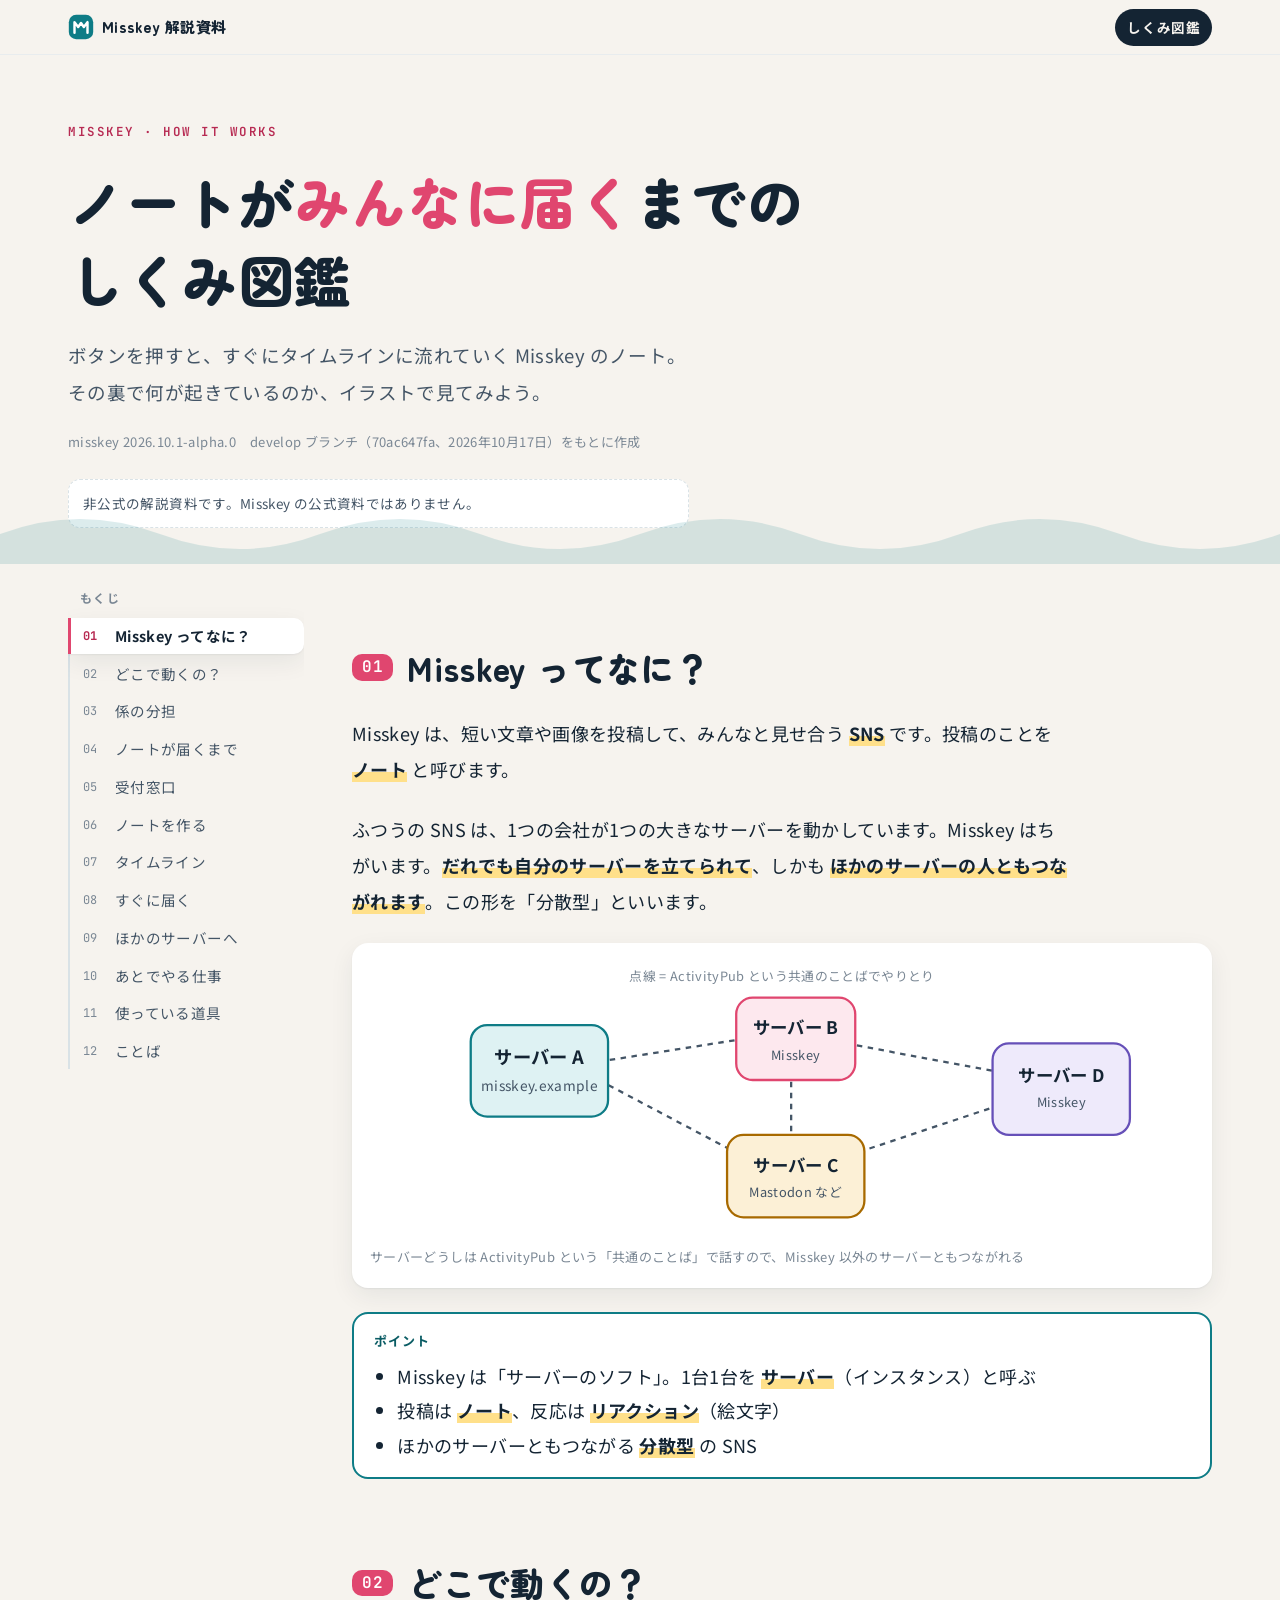
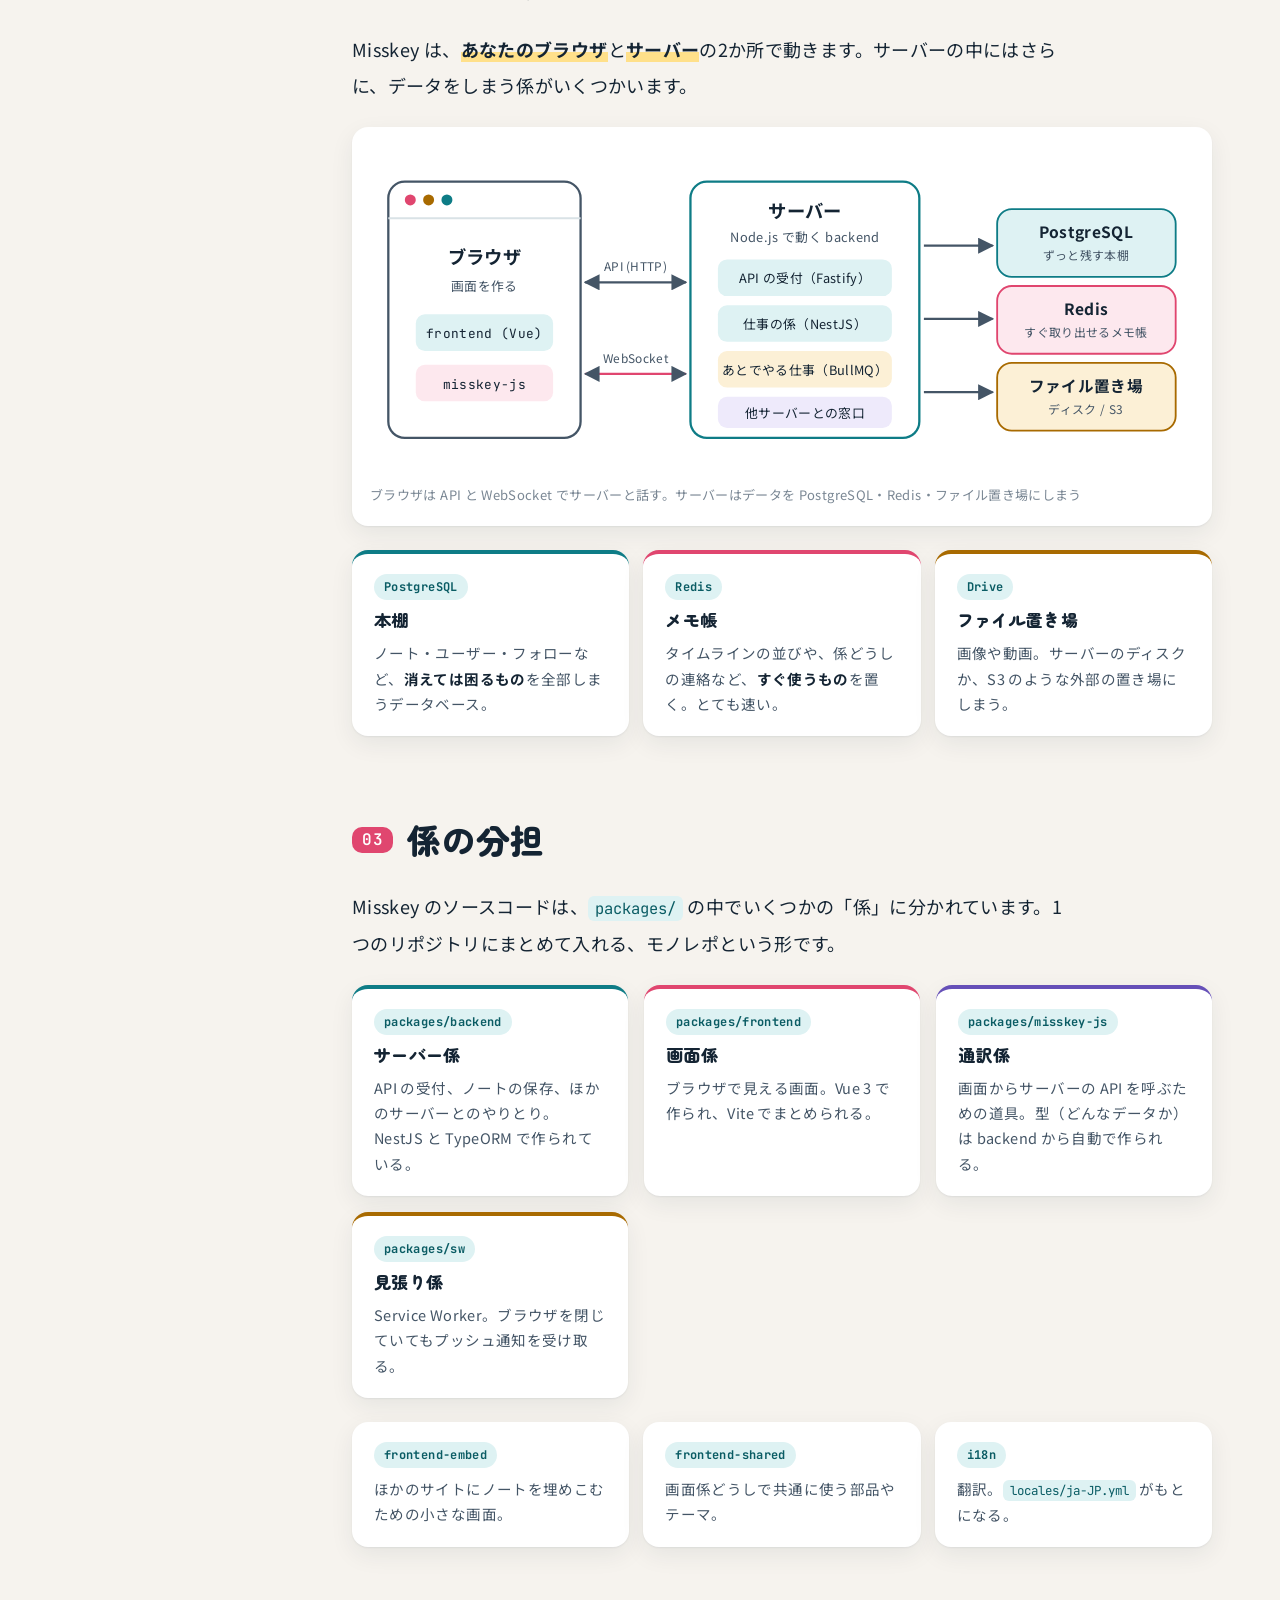
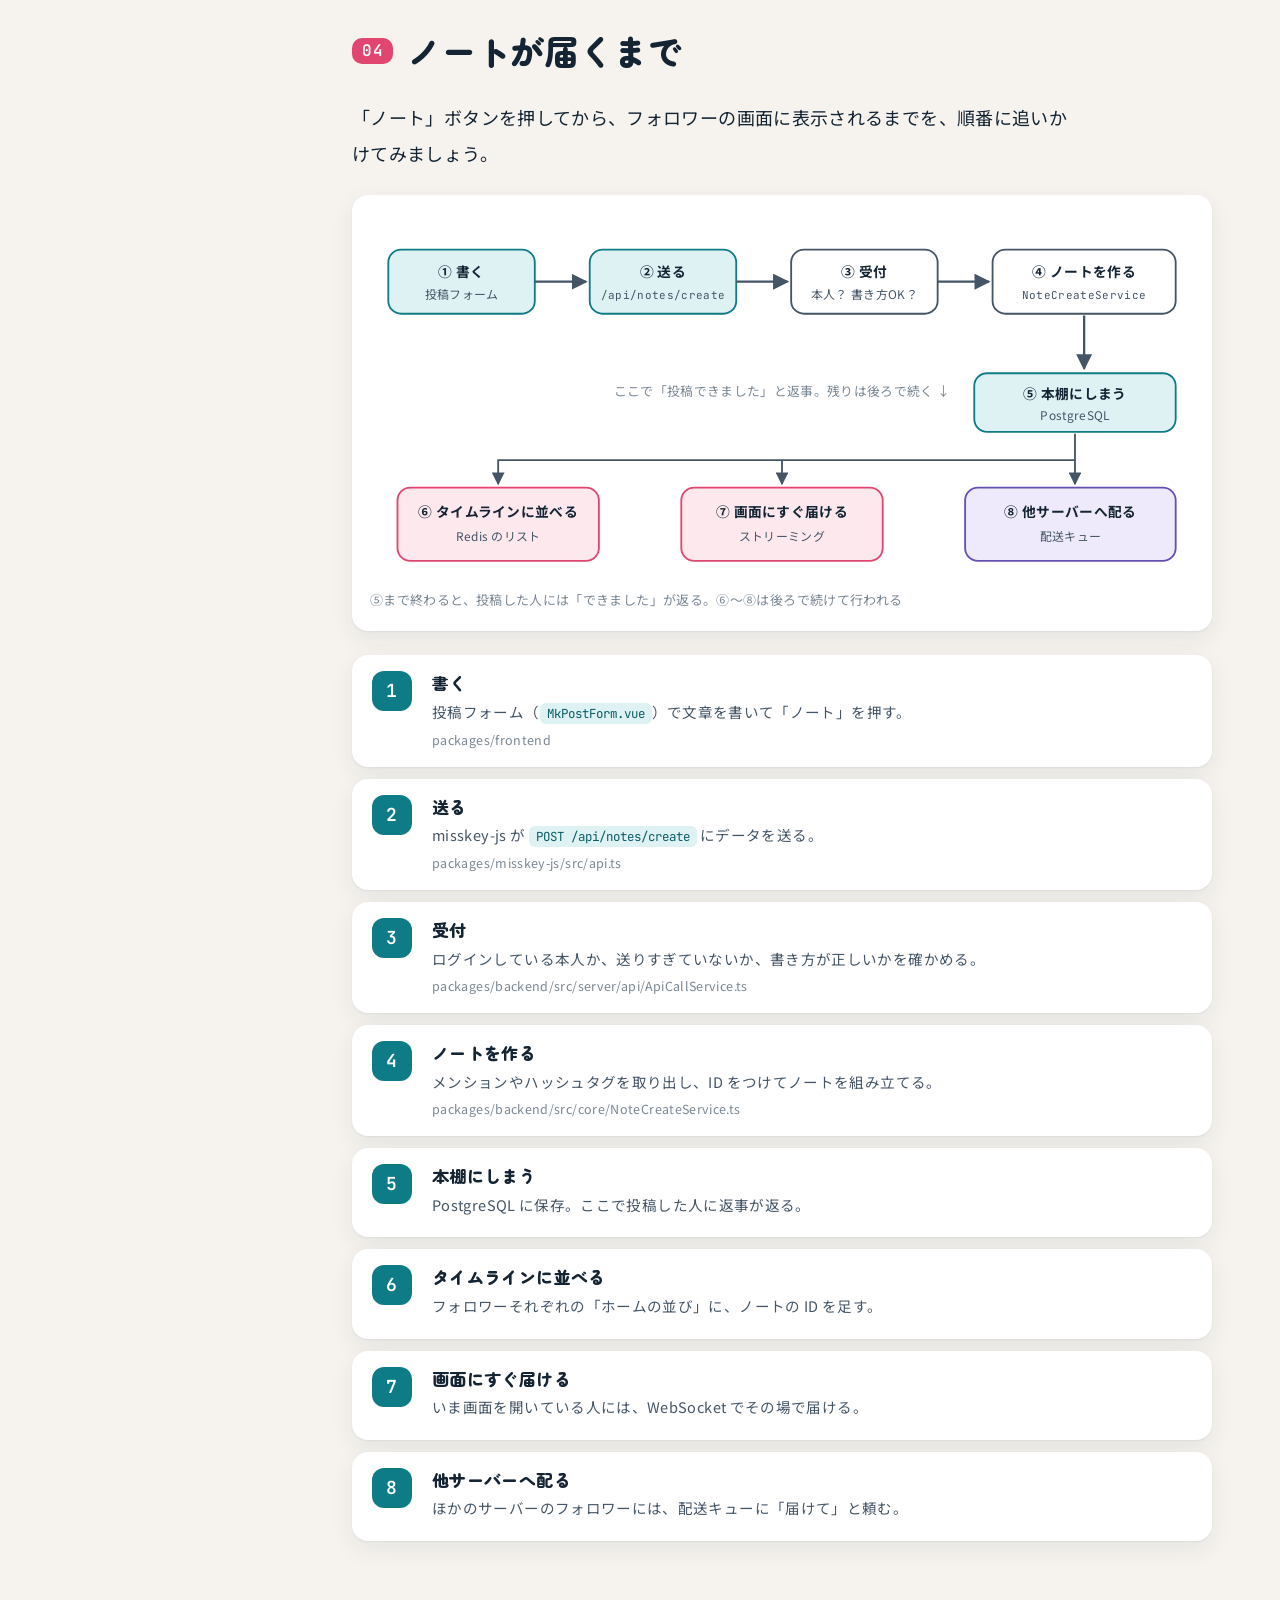
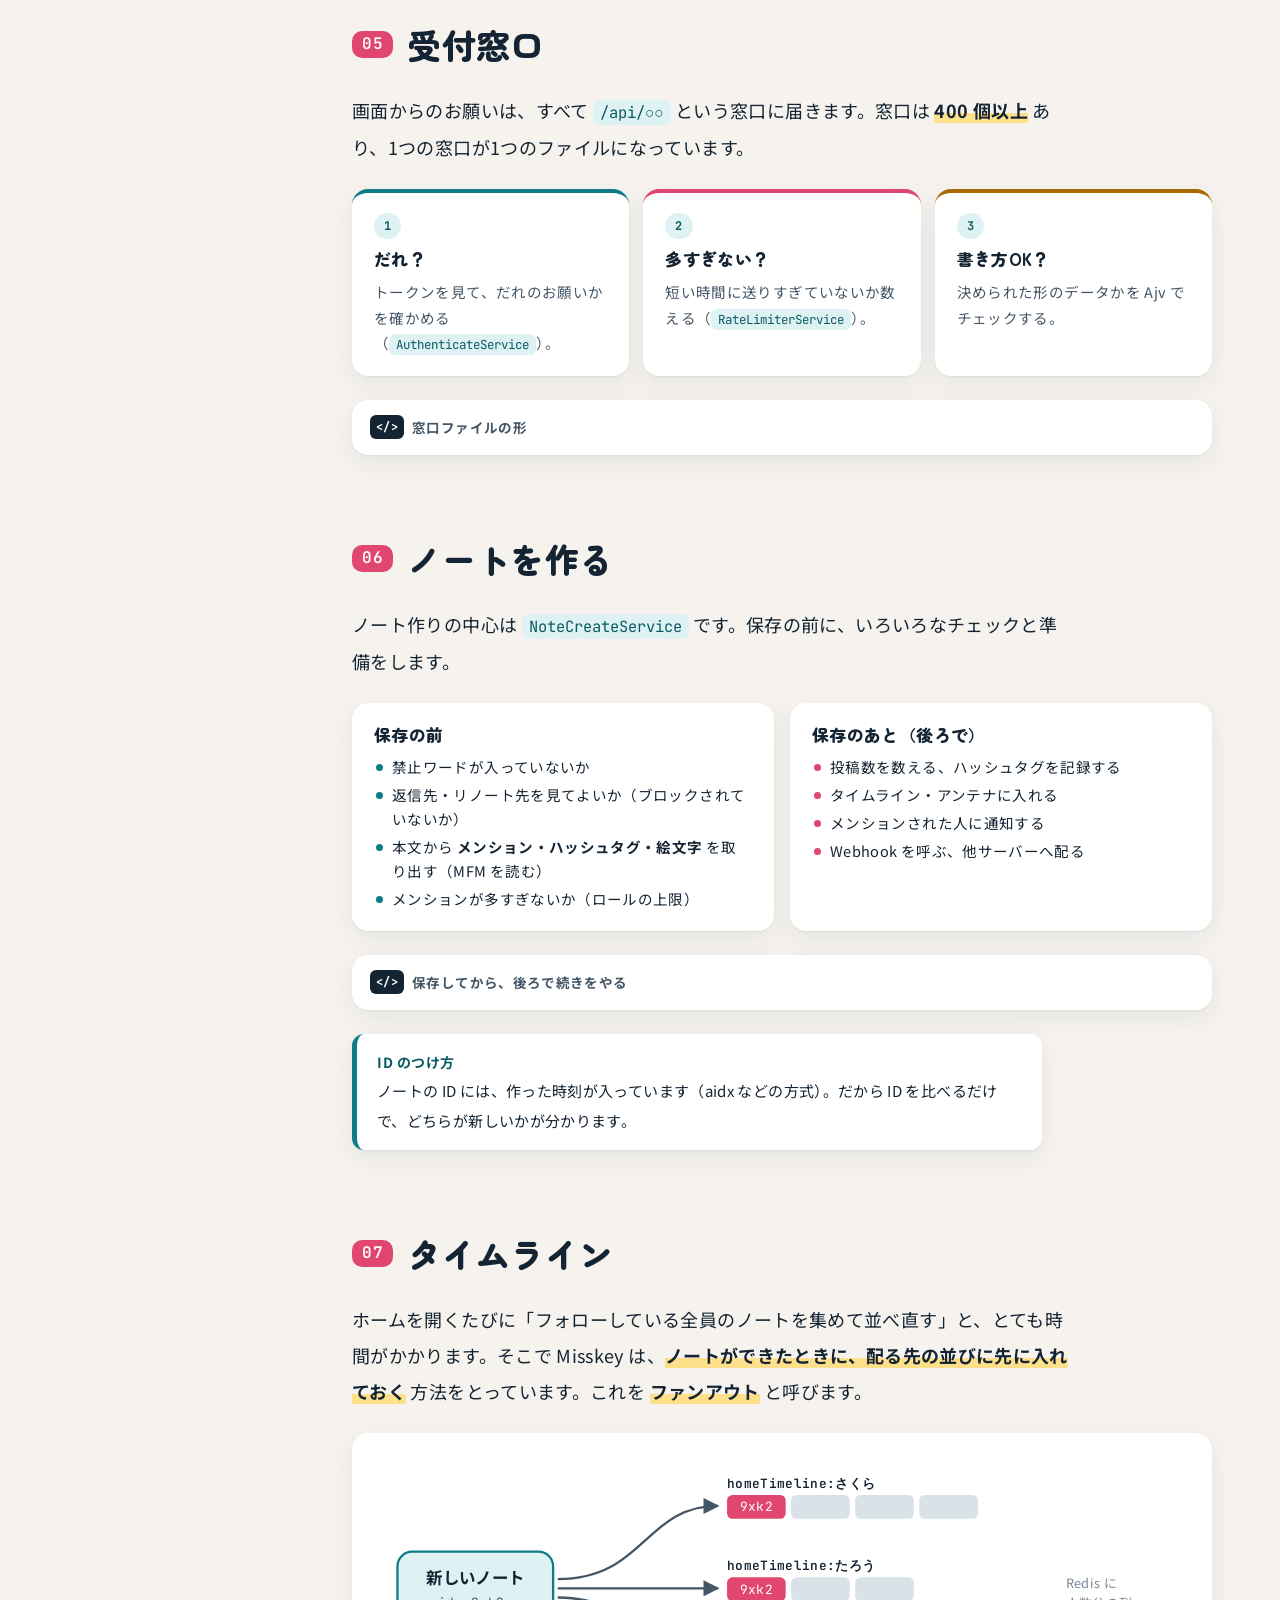
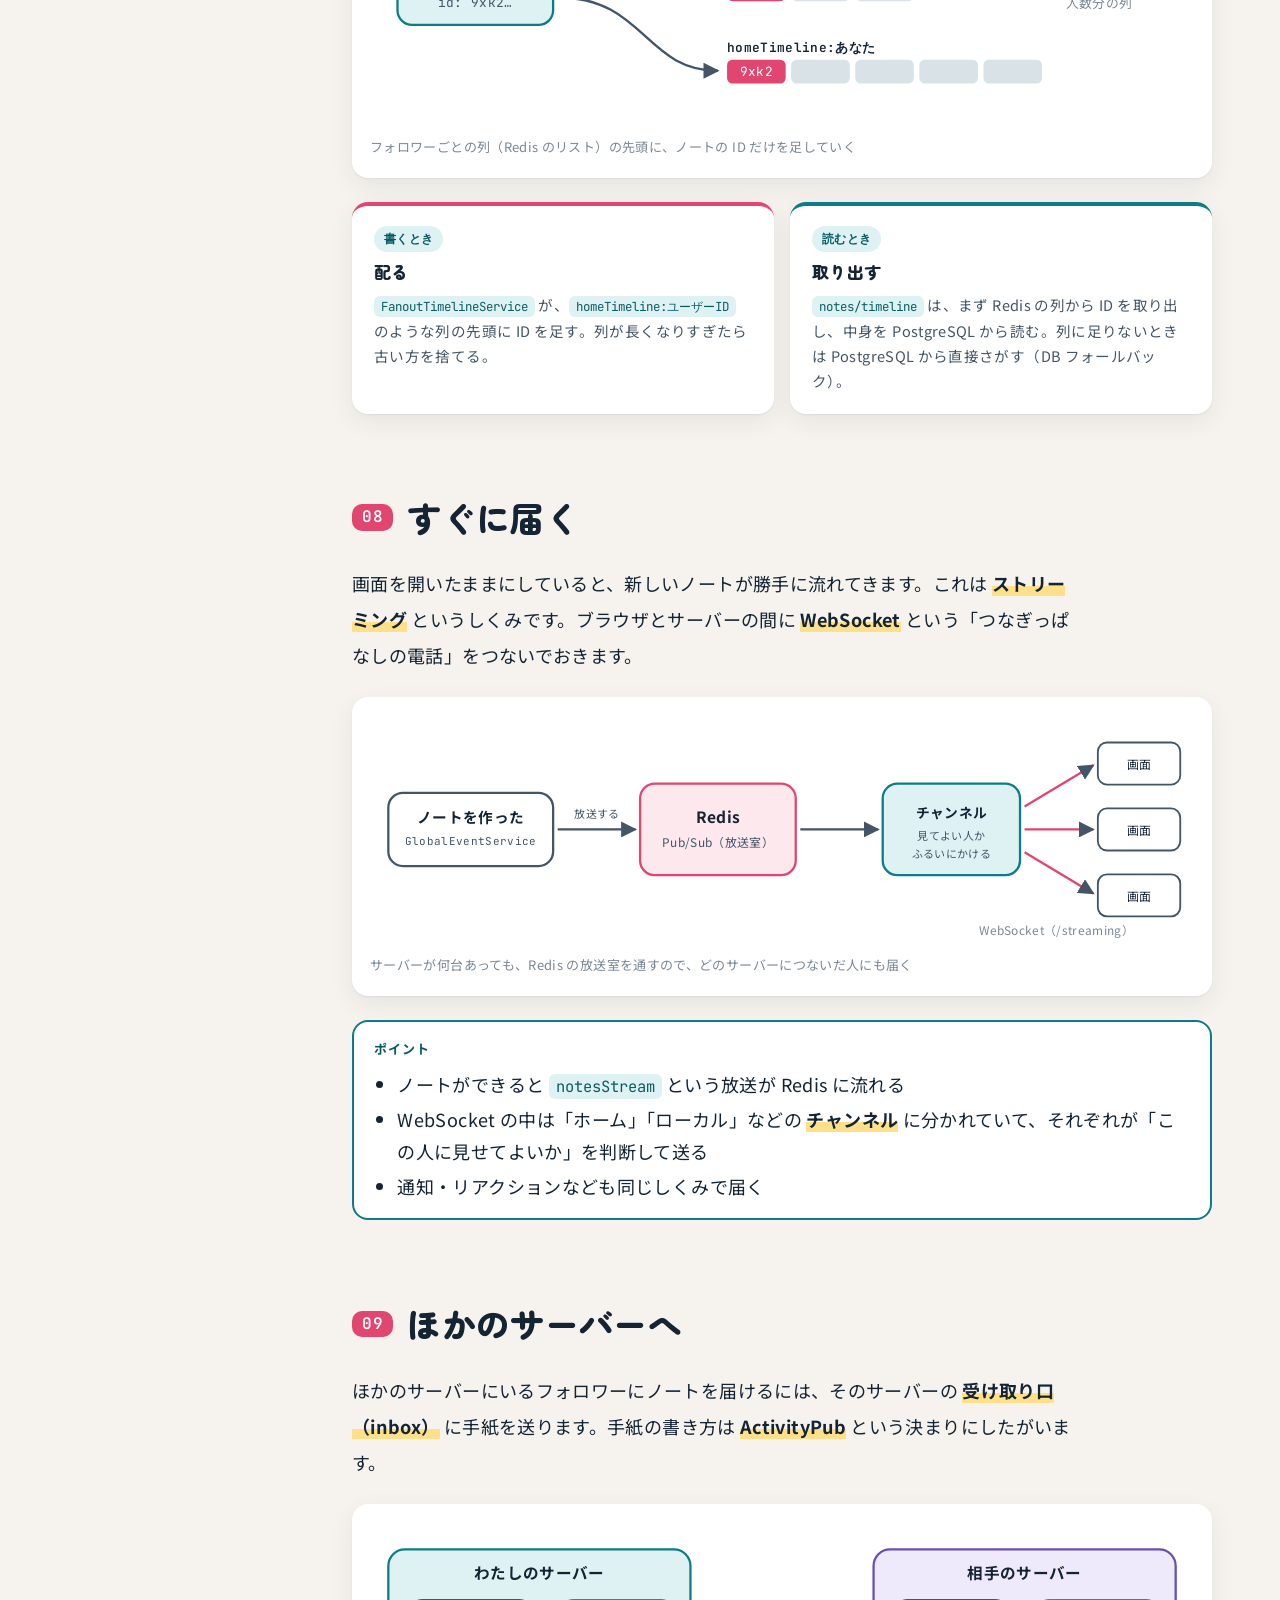
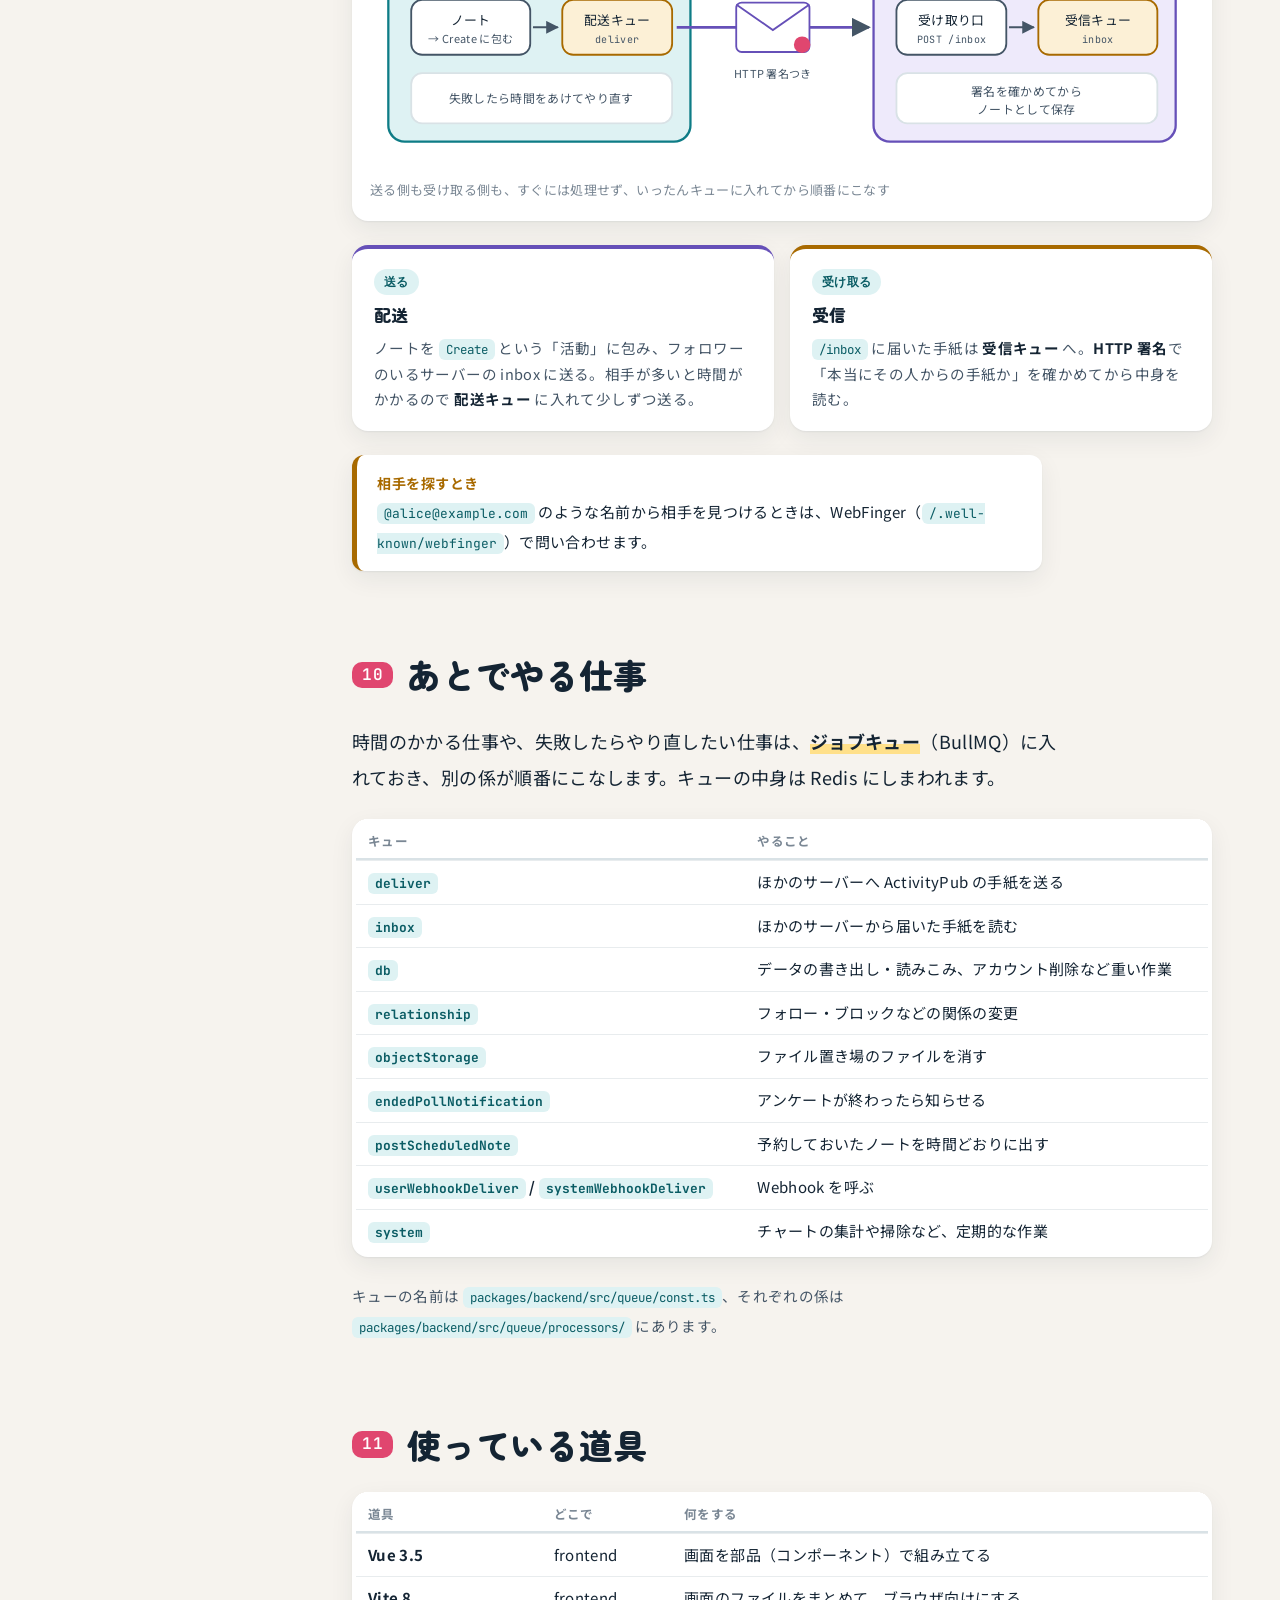
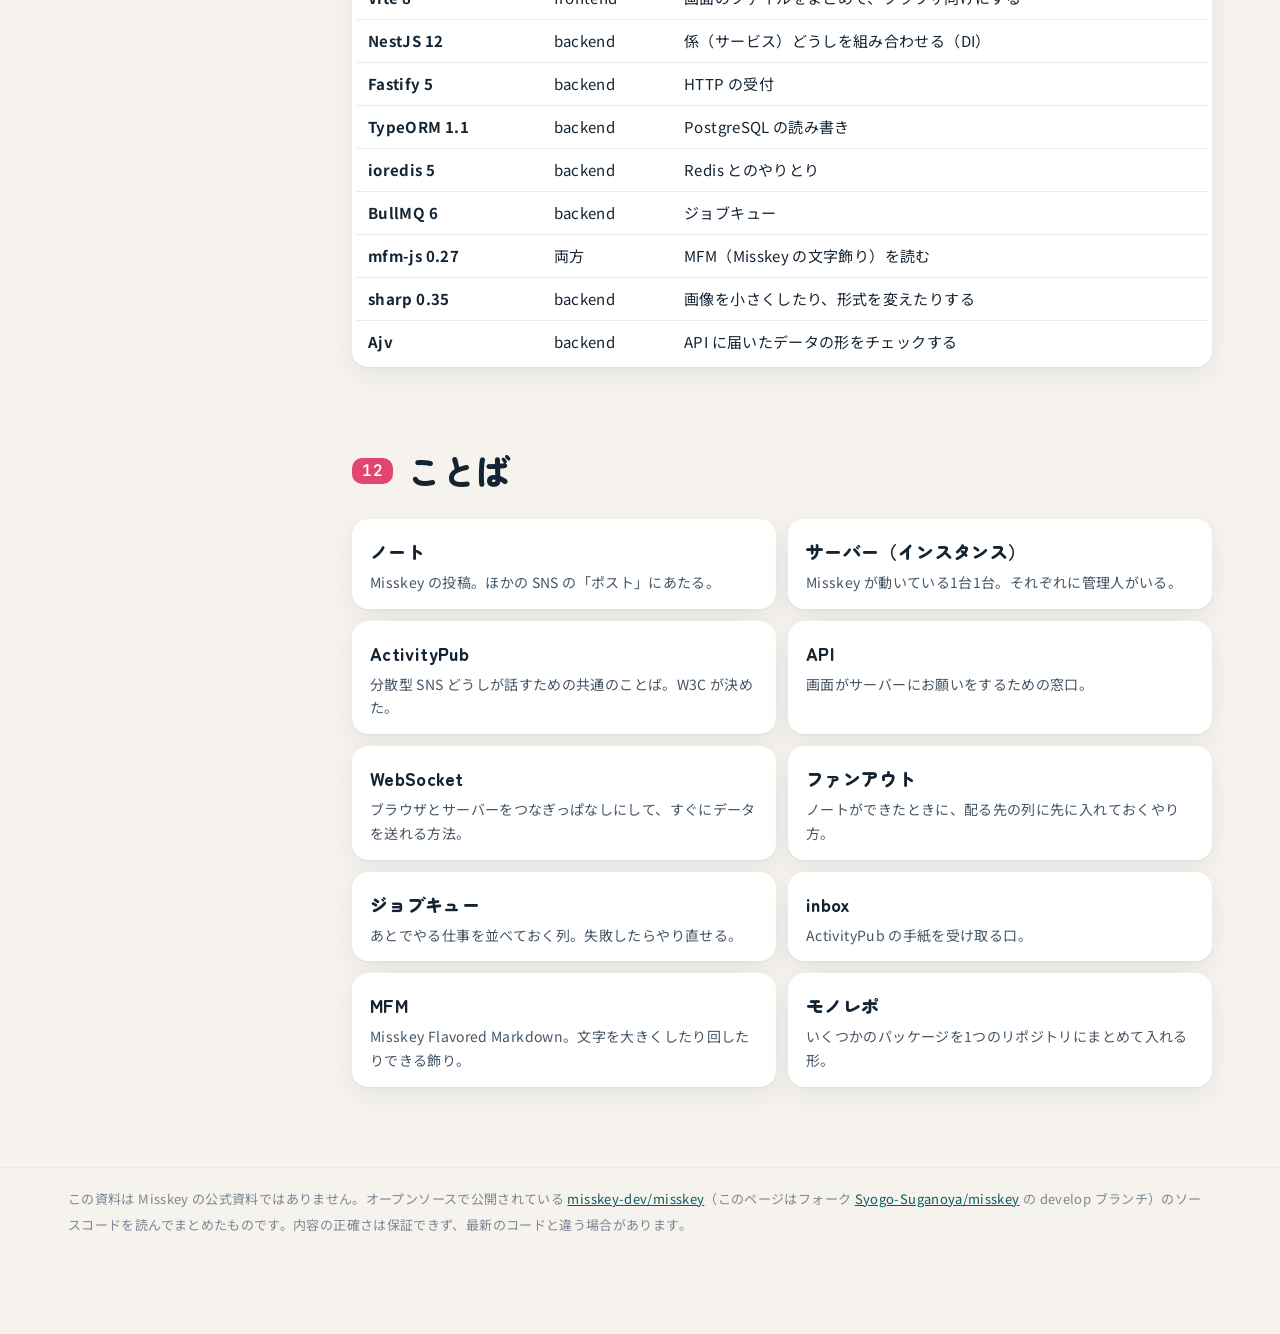
==== docs/explainer/how-it-works.html @ 92270d8f "docs(explainer): Misskey のしくみを説明する解説資料を追加 ノートが投稿されてからフォロワーに届くまでの流れ（API・NoteCreateService・ ファンアウトタイムラ" ====
<!--
SPDX-FileCopyrightText: syuilo and misskey-project
SPDX-License-Identifier: AGPL-3.0-only
-->

<!doctype html>
<html lang="ja">
<head>
<meta charset="utf-8">
<meta name="viewport" content="width=device-width, initial-scale=1">
<title>Misskey しくみ図鑑</title>
<meta name="description" content="ノートがみんなに届くまでの Misskey のしくみを、中学生向けにイラストで説明した非公式の解説資料。">
<link rel="preconnect" href="https://fonts.googleapis.com"><link rel="preconnect" href="https://fonts.gstatic.com" crossorigin><link rel="stylesheet" href="https://fonts.googleapis.com/css2?family=Noto+Sans+JP:wght@400;500;700;900&family=Zen+Maru+Gothic:wght@700;900&family=JetBrains+Mono:wght@400;600&display=swap">
<style>
:root {
  color-scheme: light;
  --bg: #f6f3ee; --bg2: #eaf2f3; --surface: #ffffff; --surface2: #fbfaf7;
  --ink: #142433; --ink-soft: #445566; --muted: #7a8794; --line: #d9e2e6; --rule: #e8ecee;
  --coral: #e0466f; --coral-dark: #b72a52; --coral-wash: #fde8ee;
  --sea: #0e7c86; --sea-dark: #0a5c64; --sea-wash: #def2f3;
  --gold: #a86a00; --gold-wash: #fcf0d6;
  --violet: #6650b8; --violet-wash: #eeeafb;
  --slate: #50606f; --slate-wash: #eef1f4;
  --shadow: 0 1px 2px rgba(20,36,51,.06), 0 8px 24px rgba(20,36,51,.07);
  --f-body: "Noto Sans JP", "Hiragino Sans", "Hiragino Kaku Gothic ProN", "Yu Gothic", sans-serif;
  --f-head: "Zen Maru Gothic", "Noto Sans JP", "Hiragino Maru Gothic ProN", sans-serif;
  --f-code: "JetBrains Mono", ui-monospace, "SFMono-Regular", Menlo, monospace;
}
* { box-sizing: border-box; }
html { background: var(--bg); }
body { margin: 0; color: var(--ink); background: var(--bg); font-family: var(--f-body); font-size: 18px; line-height: 2; letter-spacing: .02em; padding-bottom: 96px; overflow-x: hidden; -webkit-font-smoothing: antialiased; }
.wrap { max-width: 1200px; margin: 0 auto; padding-inline: 28px; }
h1, h2, h3, h4 { margin: 0; line-height: 1.4; text-wrap: balance; font-family: var(--f-head); }
p { margin: 0; }
a { color: var(--sea-dark); }
:focus-visible { outline: 3px solid var(--coral); outline-offset: 2px; }
code, .mono { font-family: var(--f-code); font-size: .86em; }
code { background: var(--sea-wash); color: var(--sea-dark); padding: 2px 7px; border-radius: 6px; overflow-wrap: anywhere; letter-spacing: 0; }
b { color: var(--ink); font-weight: 700; background: linear-gradient(transparent 62%, #ffe08a 62%); }
.card b, td b, .lstep b, ol.steps b { background: none; }

/* 上部ナビ */
.topbar { position: sticky; top: 0; z-index: 20; background: color-mix(in srgb, var(--bg) 88%, transparent); backdrop-filter: blur(8px); border-bottom: 1px solid var(--rule); }
.topbar .wrap { display: flex; align-items: center; gap: 14px; height: 54px; }
.brand { display: flex; align-items: center; gap: 8px; font-family: var(--f-head); font-weight: 900; font-size: 15px; color: var(--ink); text-decoration: none; white-space: nowrap; }
.brand svg { width: 26px; height: 26px; }
.pages { display: flex; gap: 4px; margin-left: auto; }
.pages a { text-decoration: none; font-size: 13.5px; font-weight: 700; color: var(--ink-soft); padding: 5px 12px; border-radius: 999px; white-space: nowrap; }
.pages a[aria-current="page"] { background: var(--ink); color: var(--bg); }
.pages a:not([aria-current]):hover { background: var(--surface); }

/* 表紙 */
.cover { position: relative; overflow: hidden; }
.cover .wrap { padding-block: 64px 36px; display: grid; gap: 18px; position: relative; }
.kicker { font-family: var(--f-code); font-size: 12.5px; letter-spacing: .12em; color: var(--coral-dark); font-weight: 600; }
.cover h1 { font-size: clamp(32px, 6vw, 56px); font-weight: 900; letter-spacing: .01em; }
.cover h1 em { font-style: normal; color: var(--coral); }
.cover .lead { font-size: 18.5px; color: var(--ink-soft); max-width: 38em; }
.basis { font-size: 13px; color: var(--muted); display: flex; flex-wrap: wrap; gap: 6px 14px; }
.basis span { display: inline-flex; gap: 6px; align-items: center; }
.waves { position: absolute; left: 0; right: 0; bottom: 0; height: 60px; width: 100%; color: var(--sea); opacity: .14; pointer-events: none; }
.disclaimer { margin-top: 6px; font-size: 13.5px; color: var(--ink-soft); background: var(--surface); border: 1px dashed var(--line); border-radius: 12px; padding: 10px 14px; max-width: 46em; }

/* 本文とサイドの目次 */
.layout { display: grid; grid-template-columns: 236px minmax(0, 1fr); gap: 48px; align-items: start; }
.side { position: sticky; top: 74px; max-height: calc(100vh - 90px); overflow-y: auto; padding: 22px 0 24px; }
.side .sh { font-size: 12px; font-weight: 700; letter-spacing: .12em; color: var(--muted); margin: 0 0 8px 12px; }
.side ol { list-style: none; margin: 0; padding: 0; display: grid; gap: 2px; border-left: 2px solid var(--line); }
.side a { display: grid; grid-template-columns: 28px 1fr; gap: 4px; text-decoration: none; color: var(--ink-soft); font-size: 14.5px; line-height: 1.5; padding: 7px 10px 7px 12px; margin-left: -2px; border-left: 3px solid transparent; border-radius: 0 10px 10px 0; }
.side a .no { font-family: var(--f-code); font-size: 12px; color: var(--muted); padding-top: 2px; }
.side a:hover { background: var(--surface); color: var(--ink); }
.side a.active { border-left-color: var(--coral); background: var(--surface); color: var(--ink); font-weight: 700; box-shadow: var(--shadow); }
.side a.active .no { color: var(--coral-dark); }
.side .other { margin: 18px 0 0 12px; font-size: 13.5px; }
.side .other a { display: inline; padding: 0; border: 0; color: var(--sea-dark); text-decoration: underline; }
main.content { max-width: 860px; min-width: 0; }
@media (max-width: 1000px) { .layout { grid-template-columns: 1fr; gap: 0; } .side { display: none; } }
@media (min-width: 1001px) { .cover nav.toc { display: none; } }

/* 目次（狭い画面用） */
nav.toc { margin-top: 8px; }
nav.toc ol { list-style: none; margin: 0; padding: 0; display: flex; flex-wrap: wrap; gap: 8px; }
nav.toc a { display: inline-flex; align-items: center; gap: 8px; text-decoration: none; color: var(--ink); font-size: 14px; font-weight: 700; background: var(--surface); border: 1px solid var(--line); border-radius: 999px; padding: 3px 14px 3px 4px; }
nav.toc a:hover { border-color: var(--coral); }
nav.toc .no { font-family: var(--f-code); font-size: 12px; color: #fff; background: var(--sea); border-radius: 999px; padding: 0 8px; }

/* 章 */
section.chap { padding-top: 80px; display: grid; gap: 24px; scroll-margin-top: 64px; }
section.chap > * { min-width: 0; }
.chap > h2 { display: flex; flex-wrap: wrap; align-items: center; gap: 14px; font-size: clamp(26px, 4vw, 34px); font-weight: 900; }
.chap > h2 .no { font-family: var(--f-code); font-size: 16px; font-weight: 600; color: #fff; background: var(--coral); border-radius: 10px; padding: 2px 10px; letter-spacing: .04em; }
.chap h3 { font-size: 20px; font-weight: 900; }
.chap > p, .prose { max-width: 40em; }
.point { background: var(--surface); border-radius: 16px; border: 2px solid var(--sea); padding: 14px 20px 16px; display: grid; gap: 6px; }
.point > span { font-size: 13px; font-weight: 700; color: var(--sea-dark); letter-spacing: .08em; }
.point ul { margin: 0; padding-left: 1.3em; display: grid; gap: 2px; }
.point li { line-height: 1.8; }
.code-ex { display: grid; gap: 8px; }
.code-ex > .lbl { font-size: 13.5px; font-weight: 700; color: var(--ink-soft); display: flex; align-items: center; gap: 8px; }
.code-ex > .lbl::before { content: "</>"; font-family: var(--f-code); font-size: 12px; color: #fff; background: var(--ink); border-radius: 6px; padding: 0 6px; }
.code-ex > p { font-size: 14.5px; color: var(--ink-soft); line-height: 1.85; }
.sub { display: grid; gap: 14px; margin-top: 10px; }
.sub > h3 { display: flex; align-items: center; gap: 10px; }
.sub > h3::before { content: ""; width: 10px; height: 10px; border-radius: 3px; background: var(--coral); flex: none; transform: rotate(45deg); }

/* カード類 */
.card, .note, .figure-box, ol.steps > li, .tw, dl.words > div { background: var(--surface); border-radius: 16px; box-shadow: var(--shadow); }
.note { padding: 14px 20px; font-size: 15px; border-left: 5px solid var(--gold); border-radius: 12px; max-width: 46em; }
.note > strong { display: block; color: var(--gold); font-size: 14px; letter-spacing: .04em; }
.note.sea { border-left-color: var(--sea); } .note.sea > strong { color: var(--sea-dark); }
.grid2 { display: grid; grid-template-columns: repeat(auto-fit, minmax(260px, 1fr)); gap: 16px; }
.grid3 { display: grid; grid-template-columns: repeat(auto-fit, minmax(220px, 1fr)); gap: 14px; }
.card { padding: 20px 22px; display: grid; gap: 8px; align-content: start; }
.card .tag { justify-self: start; font-size: 12px; font-weight: 700; color: var(--sea-dark); background: var(--sea-wash); border-radius: 999px; padding: 1px 10px; font-family: var(--f-code); }
.card h3, .card h4 { font-size: 17px; }
.card p { font-size: 14.5px; color: var(--ink-soft); line-height: 1.75; }
.card ul { margin: 0; padding: 0; list-style: none; display: grid; gap: 4px; font-size: 14.5px; }
.card li { padding-left: 18px; position: relative; line-height: 1.65; }
.card li::before { content: ""; position: absolute; left: 2px; top: 9px; width: 7px; height: 7px; border-radius: 50%; background: var(--coral); }
.card.sea li::before { background: var(--sea); }
.card.accent { border-top: 4px solid var(--coral); }
.card.accent-sea { border-top: 4px solid var(--sea); }
.card.accent-gold { border-top: 4px solid var(--gold); }
.card.accent-violet { border-top: 4px solid var(--violet); }

/* 図 */
figure { margin: 0; }
.figure-box { padding: 18px; overflow-x: auto; }
.figure-box svg { display: block; width: 100%; height: auto; min-width: 640px; }
.figure-box.narrow svg { min-width: 0; }
svg text { font-family: var(--f-body); fill: var(--ink); }
svg .m { font-family: var(--f-code); }
svg .soft { fill: var(--ink-soft); }
svg .mutedt { fill: var(--muted); }
figcaption { font-size: 13px; color: var(--muted); margin-top: 8px; }

/* 手順 */
ol.steps { list-style: none; margin: 0; padding: 0; display: grid; gap: 12px; counter-reset: st; }
ol.steps > li { counter-increment: st; display: grid; grid-template-columns: 46px 1fr; gap: 4px 14px; padding: 16px 20px; align-items: start; }
ol.steps > li::before { content: counter(st); grid-row: span 3; font-family: var(--f-code); font-weight: 600; font-size: 18px; color: #fff; background: var(--sea); width: 40px; height: 40px; border-radius: 12px; display: grid; place-items: center; }
ol.steps h3 { font-size: 17px; }
ol.steps p { font-size: 14.5px; color: var(--ink-soft); line-height: 1.75; }
ol.steps .where { font-size: 12.5px; color: var(--muted); }

/* 表 */
.tw { overflow: auto; padding: 0 4px 4px; max-height: 78vh; }
.tw thead th { position: sticky; top: 0; z-index: 2; background: var(--surface); box-shadow: inset 0 -2px 0 var(--line); padding-top: 12px; }
table { border-collapse: separate; border-spacing: 0; width: 100%; font-size: 15px; }
th, td { text-align: left; vertical-align: top; padding: 9px 12px; border-bottom: 1px solid var(--rule); line-height: 1.6; }
th { font-size: 12.5px; color: var(--muted); font-weight: 700; white-space: nowrap; }
tr:last-child td { border-bottom: 0; }
td.k { white-space: nowrap; font-weight: 700; }

/* 用語集 */
dl.words { display: grid; grid-template-columns: repeat(auto-fit, minmax(280px, 1fr)); gap: 12px; margin: 0; }
dl.words > div { padding: 14px 18px; }
dl.words dt { font-weight: 900; font-family: var(--f-head); }
dl.words dd { margin: 2px 0 0; font-size: 14px; color: var(--ink-soft); line-height: 1.7; }

/* チップ */
.chips { display: flex; flex-wrap: wrap; gap: 6px; }
.chip { display: inline-flex; align-items: center; gap: 6px; font-size: 13px; background: var(--surface); border: 1px solid var(--line); border-radius: 999px; padding: 2px 11px; white-space: nowrap; }
.chip.hit { border-color: var(--coral); background: var(--coral-wash); color: var(--coral-dark); font-weight: 700; }
.chip.dim { opacity: .55; }
.badge { display: inline-block; font-family: var(--f-code); font-size: 11px; font-weight: 600; border-radius: 6px; padding: 0 7px; line-height: 1.7; white-space: nowrap; }
.b-jison { background: var(--gold-wash); color: var(--gold); }
.b-langium { background: var(--violet-wash); color: var(--violet); }
.b-chev { background: var(--coral-wash); color: var(--coral-dark); }
.b-unified { background: var(--sea-wash); color: var(--sea-dark); }
.b-d3 { background: var(--slate-wash); color: var(--slate); }
.b-beta { background: var(--slate-wash); color: var(--muted); }

/* コード例 */
pre.src { margin: 0; font-family: var(--f-code); font-size: 14px; line-height: 1.75; letter-spacing: 0; background: #10202b; color: #e6eef3; padding: 14px 16px; border-radius: 12px; overflow-x: auto; }
pre.src .c { color: #7d909d; } pre.src .k { color: #ff9bb4; } pre.src .s { color: #8fe3c0; } pre.src .n { color: #ffd38a; }

/* 足元 */
footer { margin-top: 80px; border-top: 1px solid var(--rule); padding-top: 18px; font-size: 13px; color: var(--muted); }
footer .wrap { display: grid; gap: 6px; }

/* パスのコピー */
button.path { all: unset; cursor: pointer; font-family: var(--f-code); font-size: 13.5px; color: var(--ink); border-bottom: 1px dotted var(--muted); overflow-wrap: anywhere; line-height: 1.55; }
button.path:hover { color: var(--coral-dark); border-bottom-color: var(--coral); }
button.path:focus-visible { outline: 2px solid var(--coral); outline-offset: 2px; border-radius: 3px; }
.toast { position: fixed; left: 50%; bottom: 24px; transform: translateX(-50%) translateY(20px); background: var(--ink); color: var(--bg); font-size: 13px; padding: 8px 16px; border-radius: 999px; opacity: 0; transition: .2s; pointer-events: none; z-index: 50; max-width: calc(100vw - 32px); overflow-wrap: anywhere; }
.toast.show { opacity: 1; transform: translateX(-50%) translateY(0); }

@media (max-width: 640px) {
  body { font-size: 16px; line-height: 1.95; }
  .wrap { padding-inline: 16px; }
  .brand span { display: none; }
  .cover .wrap { padding-block: 40px 28px; }
  ol.steps > li { grid-template-columns: 36px 1fr; padding: 14px 14px; }
  ol.steps > li::before { width: 32px; height: 32px; font-size: 15px; }
  section.chap { padding-top: 56px; }
}
@media print { .topbar, .side { display: none; } body { background: #fff; } }

ol.steps > li { grid-template-columns: 46px minmax(0, 1fr); }
ol.steps .where { overflow-wrap: anywhere; }
@media (max-width: 640px) { ol.steps > li { grid-template-columns: 36px minmax(0, 1fr); } }
details.code-ex { background: var(--surface); border-radius: 16px; box-shadow: var(--shadow); padding: 14px 18px; }
details.code-ex > summary { cursor: pointer; list-style: none; }
details.code-ex > summary::-webkit-details-marker { display: none; }
details.code-ex[open] > summary { margin-bottom: 4px; }
</style>
</head>
<body>
<header class="topbar"><div class="wrap">
<a class="brand" href="how-it-works.html"><svg viewBox="0 0 32 32" aria-hidden="true"><rect x="1" y="1" width="30" height="30" rx="9" fill="var(--sea)"/><path d="M8 23V10l4.5 6 3.5-5 3.5 5L24 10v13" fill="none" stroke="#fff" stroke-width="3" stroke-linecap="round" stroke-linejoin="round"/></svg><span>Misskey 解説資料</span></a>
<nav class="pages" aria-label="ページ"><a href="how-it-works.html" aria-current="page">しくみ図鑑</a></nav>
</div></header>

<header class="cover"><div class="wrap">
<p class="kicker">MISSKEY · HOW IT WORKS</p>
<h1>ノートが<em>みんなに届く</em>までの<br>しくみ図鑑</h1>
<p class="lead">ボタンを押すと、すぐにタイムラインに流れていく Misskey のノート。<br>その裏で何が起きているのか、イラストで見てみよう。</p>
<p class="basis"><span>misskey 2026.10.1-alpha.0</span><span>develop ブランチ（70ac647fa、2026年10月17日）をもとに作成</span></p>
<p class="disclaimer">非公式の解説資料です。Misskey の公式資料ではありません。</p>
<nav class="toc" aria-label="目次"><ol><li><a href="#what"><span class="no">01</span>Misskey ってなに？</a></li><li><a href="#map"><span class="no">02</span>どこで動くの？</a></li><li><a href="#roles"><span class="no">03</span>係の分担</a></li><li><a href="#flow"><span class="no">04</span>ノートが届くまで</a></li><li><a href="#api"><span class="no">05</span>受付窓口</a></li><li><a href="#create"><span class="no">06</span>ノートを作る</a></li><li><a href="#tl"><span class="no">07</span>タイムライン</a></li><li><a href="#stream"><span class="no">08</span>すぐに届く</a></li><li><a href="#fed"><span class="no">09</span>ほかのサーバーへ</a></li><li><a href="#queue"><span class="no">10</span>あとでやる仕事</a></li><li><a href="#tools"><span class="no">11</span>使っている道具</a></li><li><a href="#words"><span class="no">12</span>ことば</a></li></ol></nav>
</div><svg class="waves" viewBox="0 0 1200 60" preserveAspectRatio="none" aria-hidden="true"><path d="M0 30 Q 75 0 150 30 T 300 30 T 450 30 T 600 30 T 750 30 T 900 30 T 1050 30 T 1200 30 V60 H0Z" fill="currentColor"/></svg></header>

<div class="wrap layout"><aside class="side" aria-label="目次"><p class="sh">もくじ</p><ol><li><a href="#what"><span class="no">01</span><span>Misskey ってなに？</span></a></li><li><a href="#map"><span class="no">02</span><span>どこで動くの？</span></a></li><li><a href="#roles"><span class="no">03</span><span>係の分担</span></a></li><li><a href="#flow"><span class="no">04</span><span>ノートが届くまで</span></a></li><li><a href="#api"><span class="no">05</span><span>受付窓口</span></a></li><li><a href="#create"><span class="no">06</span><span>ノートを作る</span></a></li><li><a href="#tl"><span class="no">07</span><span>タイムライン</span></a></li><li><a href="#stream"><span class="no">08</span><span>すぐに届く</span></a></li><li><a href="#fed"><span class="no">09</span><span>ほかのサーバーへ</span></a></li><li><a href="#queue"><span class="no">10</span><span>あとでやる仕事</span></a></li><li><a href="#tools"><span class="no">11</span><span>使っている道具</span></a></li><li><a href="#words"><span class="no">12</span><span>ことば</span></a></li></ol></aside>
<main class="content">

<section class="chap" id="what"><h2><span class="no">01</span>Misskey ってなに？</h2>
<p>Misskey は、短い文章や画像を投稿して、みんなと見せ合う <b>SNS</b> です。投稿のことを <b>ノート</b> と呼びます。</p>
<p>ふつうの SNS は、1つの会社が1つの大きなサーバーを動かしています。Misskey はちがいます。<b>だれでも自分のサーバーを立てられて</b>、しかも <b>ほかのサーバーの人ともつながれます</b>。この形を「分散型」といいます。</p>
<figure class="figure-box"><svg viewBox="0 0 900 300" role="img" aria-label="たくさんのサーバーが線でつながっている図">
<defs><marker id="ah1" viewBox="0 0 10 10" refX="9" refY="5" markerWidth="7" markerHeight="7" orient="auto-start-reverse"><path d="M0 0L10 5L0 10z" fill="var(--ink-soft)"/></marker></defs>
<g stroke="var(--ink-soft)" stroke-width="2.5" stroke-dasharray="6 6" fill="none">
<path d="M250 110 L 440 80"/><path d="M250 130 L 420 220"/><path d="M520 90 L 680 120"/><path d="M500 220 L 680 160"/><path d="M460 120 L 460 190"/>
</g>
<g>
<rect x="110" y="70" width="150" height="100" rx="18" fill="var(--sea-wash)" stroke="var(--sea)" stroke-width="2.5"/>
<text x="185" y="112" text-anchor="middle" font-weight="700" font-size="20">サーバー A</text><text x="185" y="142" text-anchor="middle" class="soft" font-size="15">misskey.example</text>
<rect x="400" y="40" width="130" height="90" rx="18" fill="var(--coral-wash)" stroke="var(--coral)" stroke-width="2.5"/>
<text x="465" y="80" text-anchor="middle" font-weight="700" font-size="19">サーバー B</text><text x="465" y="108" text-anchor="middle" class="soft" font-size="14">Misskey</text>
<rect x="390" y="190" width="150" height="90" rx="18" fill="var(--gold-wash)" stroke="var(--gold)" stroke-width="2.5"/>
<text x="465" y="230" text-anchor="middle" font-weight="700" font-size="19">サーバー C</text><text x="465" y="258" text-anchor="middle" class="soft" font-size="14">Mastodon など</text>
<rect x="680" y="90" width="150" height="100" rx="18" fill="var(--violet-wash)" stroke="var(--violet)" stroke-width="2.5"/>
<text x="755" y="132" text-anchor="middle" font-weight="700" font-size="19">サーバー D</text><text x="755" y="160" text-anchor="middle" class="soft" font-size="14">Misskey</text>
</g>
<text x="450" y="22" text-anchor="middle" class="mutedt" font-size="14">点線 = ActivityPub という共通のことばでやりとり</text>
</svg><figcaption>サーバーどうしは ActivityPub という「共通のことば」で話すので、Misskey 以外のサーバーともつながれる</figcaption></figure>
<div class="point"><span>ポイント</span><ul><li>Misskey は「サーバーのソフト」。1台1台を <b>サーバー</b>（インスタンス）と呼ぶ</li><li>投稿は <b>ノート</b>、反応は <b>リアクション</b>（絵文字）</li><li>ほかのサーバーともつながる <b>分散型</b> の SNS</li></ul></div>
</section>

<section class="chap" id="map"><h2><span class="no">02</span>どこで動くの？</h2>
<p>Misskey は、<b>あなたのブラウザ</b>と<b>サーバー</b>の2か所で動きます。サーバーの中にはさらに、データをしまう係がいくつかいます。</p>
<figure class="figure-box"><svg viewBox="0 0 900 360" role="img" aria-label="ブラウザ、サーバー、データベースなどの位置関係">
<defs><marker id="ah2" viewBox="0 0 10 10" refX="9" refY="5" markerWidth="7" markerHeight="7" orient="auto-start-reverse"><path d="M0 0L10 5L0 10z" fill="var(--ink-soft)"/></marker></defs>
<rect x="20" y="40" width="210" height="280" rx="18" fill="var(--surface)" stroke="var(--ink-soft)" stroke-width="2.5"/>
<path d="M20 80 H 230" stroke="var(--line)" stroke-width="2"/><circle cx="44" cy="60" r="6" fill="var(--coral)"/><circle cx="64" cy="60" r="6" fill="var(--gold)"/><circle cx="84" cy="60" r="6" fill="var(--sea)"/>
<text x="125" y="130" text-anchor="middle" font-weight="700" font-size="20">ブラウザ</text>
<text x="125" y="160" text-anchor="middle" class="soft" font-size="14">画面を作る</text>
<rect x="50" y="185" width="150" height="40" rx="10" fill="var(--sea-wash)"/><text x="125" y="211" text-anchor="middle" class="m" font-size="14">frontend (Vue)</text>
<rect x="50" y="240" width="150" height="40" rx="10" fill="var(--coral-wash)"/><text x="125" y="266" text-anchor="middle" class="m" font-size="14">misskey-js</text>
<path d="M235 150 H 345" stroke="var(--ink-soft)" stroke-width="2.5" marker-end="url(#ah2)" marker-start="url(#ah2)"/>
<text x="290" y="138" text-anchor="middle" font-size="13" class="soft">API (HTTP)</text>
<path d="M235 250 H 345" stroke="var(--coral)" stroke-width="2.5" marker-end="url(#ah2)" marker-start="url(#ah2)"/>
<text x="290" y="238" text-anchor="middle" font-size="13" class="soft">WebSocket</text>
<rect x="350" y="40" width="250" height="280" rx="18" fill="var(--surface)" stroke="var(--sea)" stroke-width="2.5"/>
<text x="475" y="80" text-anchor="middle" font-weight="700" font-size="20">サーバー</text>
<text x="475" y="106" text-anchor="middle" class="soft" font-size="14">Node.js で動く backend</text>
<rect x="380" y="125" width="190" height="40" rx="10" fill="var(--sea-wash)"/><text x="475" y="151" text-anchor="middle" font-size="14">API の受付（Fastify）</text>
<rect x="380" y="175" width="190" height="40" rx="10" fill="var(--sea-wash)"/><text x="475" y="201" text-anchor="middle" font-size="14">仕事の係（NestJS）</text>
<rect x="380" y="225" width="190" height="40" rx="10" fill="var(--gold-wash)"/><text x="475" y="251" text-anchor="middle" font-size="14">あとでやる仕事（BullMQ）</text>
<rect x="380" y="275" width="190" height="34" rx="10" fill="var(--violet-wash)"/><text x="475" y="298" text-anchor="middle" font-size="14">他サーバーとの窓口</text>
<path d="M605 110 H 680" stroke="var(--ink-soft)" stroke-width="2.5" marker-end="url(#ah2)"/>
<path d="M605 190 H 680" stroke="var(--ink-soft)" stroke-width="2.5" marker-end="url(#ah2)"/>
<path d="M605 270 H 680" stroke="var(--ink-soft)" stroke-width="2.5" marker-end="url(#ah2)"/>
<rect x="685" y="70" width="195" height="74" rx="16" fill="var(--sea-wash)" stroke="var(--sea)" stroke-width="2"/>
<text x="782" y="102" text-anchor="middle" font-weight="700" font-size="17">PostgreSQL</text><text x="782" y="126" text-anchor="middle" class="soft" font-size="13">ずっと残す本棚</text>
<rect x="685" y="154" width="195" height="74" rx="16" fill="var(--coral-wash)" stroke="var(--coral)" stroke-width="2"/>
<text x="782" y="186" text-anchor="middle" font-weight="700" font-size="17">Redis</text><text x="782" y="210" text-anchor="middle" class="soft" font-size="13">すぐ取り出せるメモ帳</text>
<rect x="685" y="238" width="195" height="74" rx="16" fill="var(--gold-wash)" stroke="var(--gold)" stroke-width="2"/>
<text x="782" y="270" text-anchor="middle" font-weight="700" font-size="17">ファイル置き場</text><text x="782" y="294" text-anchor="middle" class="soft" font-size="13">ディスク / S3</text>
</svg><figcaption>ブラウザは API と WebSocket でサーバーと話す。サーバーはデータを PostgreSQL・Redis・ファイル置き場にしまう</figcaption></figure>
<div class="grid3">
<div class="card accent-sea"><span class="tag">PostgreSQL</span><h3>本棚</h3><p>ノート・ユーザー・フォローなど、<b>消えては困るもの</b>を全部しまうデータベース。</p></div>
<div class="card accent"><span class="tag">Redis</span><h3>メモ帳</h3><p>タイムラインの並びや、係どうしの連絡など、<b>すぐ使うもの</b>を置く。とても速い。</p></div>
<div class="card accent-gold"><span class="tag">Drive</span><h3>ファイル置き場</h3><p>画像や動画。サーバーのディスクか、S3 のような外部の置き場にしまう。</p></div>
</div>
</section>

<section class="chap" id="roles"><h2><span class="no">03</span>係の分担</h2>
<p>Misskey のソースコードは、<code>packages/</code> の中でいくつかの「係」に分かれています。1つのリポジトリにまとめて入れる、モノレポという形です。</p>
<div class="grid2">
<div class="card accent-sea"><span class="tag">packages/backend</span><h3>サーバー係</h3><p>API の受付、ノートの保存、ほかのサーバーとのやりとり。NestJS と TypeORM で作られている。</p></div>
<div class="card accent"><span class="tag">packages/frontend</span><h3>画面係</h3><p>ブラウザで見える画面。Vue 3 で作られ、Vite でまとめられる。</p></div>
<div class="card accent-violet"><span class="tag">packages/misskey-js</span><h3>通訳係</h3><p>画面からサーバーの API を呼ぶための道具。型（どんなデータか）は backend から自動で作られる。</p></div>
<div class="card accent-gold"><span class="tag">packages/sw</span><h3>見張り係</h3><p>Service Worker。ブラウザを閉じていてもプッシュ通知を受け取る。</p></div>
</div>
<div class="grid3">
<div class="card"><span class="tag">frontend-embed</span><p>ほかのサイトにノートを埋めこむための小さな画面。</p></div>
<div class="card"><span class="tag">frontend-shared</span><p>画面係どうしで共通に使う部品やテーマ。</p></div>
<div class="card"><span class="tag">i18n</span><p>翻訳。<code>locales/ja-JP.yml</code> がもとになる。</p></div>
</div>
</section>

<section class="chap" id="flow"><h2><span class="no">04</span>ノートが届くまで</h2>
<p>「ノート」ボタンを押してから、フォロワーの画面に表示されるまでを、順番に追いかけてみましょう。</p>
<figure class="figure-box"><svg viewBox="0 0 900 400" role="img" aria-label="ノートが届くまでの流れ">
<defs><marker id="ah3" viewBox="0 0 10 10" refX="9" refY="5" markerWidth="7" markerHeight="7" orient="auto-start-reverse"><path d="M0 0L10 5L0 10z" fill="var(--ink-soft)"/></marker></defs>
<g font-size="15">
<rect x="20" y="40" width="160" height="70" rx="14" fill="var(--sea-wash)" stroke="var(--sea)" stroke-width="2"/><text x="100" y="70" text-anchor="middle" font-weight="700">① 書く</text><text x="100" y="94" text-anchor="middle" class="soft" font-size="13">投稿フォーム</text>
<rect x="240" y="40" width="160" height="70" rx="14" fill="var(--sea-wash)" stroke="var(--sea)" stroke-width="2"/><text x="320" y="70" text-anchor="middle" font-weight="700">② 送る</text><text x="320" y="94" text-anchor="middle" class="soft m" font-size="12">/api/notes/create</text>
<rect x="460" y="40" width="160" height="70" rx="14" fill="var(--surface)" stroke="var(--ink-soft)" stroke-width="2"/><text x="540" y="70" text-anchor="middle" font-weight="700">③ 受付</text><text x="540" y="94" text-anchor="middle" class="soft" font-size="13">本人？ 書き方OK？</text>
<rect x="680" y="40" width="200" height="70" rx="14" fill="var(--surface)" stroke="var(--ink-soft)" stroke-width="2"/><text x="780" y="70" text-anchor="middle" font-weight="700">④ ノートを作る</text><text x="780" y="94" text-anchor="middle" class="soft m" font-size="12">NoteCreateService</text>
<path d="M180 75 H 236" stroke="var(--ink-soft)" stroke-width="2.5" marker-end="url(#ah3)"/>
<path d="M400 75 H 456" stroke="var(--ink-soft)" stroke-width="2.5" marker-end="url(#ah3)"/>
<path d="M620 75 H 676" stroke="var(--ink-soft)" stroke-width="2.5" marker-end="url(#ah3)"/>
<path d="M780 112 V 170" stroke="var(--ink-soft)" stroke-width="2.5" marker-end="url(#ah3)"/>
<rect x="660" y="175" width="220" height="64" rx="14" fill="var(--sea-wash)" stroke="var(--sea)" stroke-width="2"/><text x="770" y="203" text-anchor="middle" font-weight="700">⑤ 本棚にしまう</text><text x="770" y="226" text-anchor="middle" class="soft" font-size="13">PostgreSQL</text>
<text x="450" y="200" text-anchor="middle" class="mutedt" font-size="14">ここで「投稿できました」と返事。残りは後ろで続く ↓</text>
<path d="M770 241 V 270 H 140 V 296" stroke="var(--ink-soft)" stroke-width="2" fill="none" marker-end="url(#ah3)"/>
<path d="M450 270 V 296" stroke="var(--ink-soft)" stroke-width="2" marker-end="url(#ah3)"/>
<path d="M770 270 V 296" stroke="var(--ink-soft)" stroke-width="2" marker-end="url(#ah3)"/>
<rect x="30" y="300" width="220" height="80" rx="14" fill="var(--coral-wash)" stroke="var(--coral)" stroke-width="2"/><text x="140" y="332" text-anchor="middle" font-weight="700">⑥ タイムラインに並べる</text><text x="140" y="358" text-anchor="middle" class="soft" font-size="13">Redis のリスト</text>
<rect x="340" y="300" width="220" height="80" rx="14" fill="var(--coral-wash)" stroke="var(--coral)" stroke-width="2"/><text x="450" y="332" text-anchor="middle" font-weight="700">⑦ 画面にすぐ届ける</text><text x="450" y="358" text-anchor="middle" class="soft" font-size="13">ストリーミング</text>
<rect x="650" y="300" width="230" height="80" rx="14" fill="var(--violet-wash)" stroke="var(--violet)" stroke-width="2"/><text x="765" y="332" text-anchor="middle" font-weight="700">⑧ 他サーバーへ配る</text><text x="765" y="358" text-anchor="middle" class="soft" font-size="13">配送キュー</text>
</g></svg><figcaption>⑤まで終わると、投稿した人には「できました」が返る。⑥〜⑧は後ろで続けて行われる</figcaption></figure>
<ol class="steps">
<li><h3>書く</h3><p>投稿フォーム（<code>MkPostForm.vue</code>）で文章を書いて「ノート」を押す。</p><p class="where">packages/frontend</p></li>
<li><h3>送る</h3><p>misskey-js が <code>POST /api/notes/create</code> にデータを送る。</p><p class="where">packages/misskey-js/src/api.ts</p></li>
<li><h3>受付</h3><p>ログインしている本人か、送りすぎていないか、書き方が正しいかを確かめる。</p><p class="where">packages/backend/src/server/api/ApiCallService.ts</p></li>
<li><h3>ノートを作る</h3><p>メンションやハッシュタグを取り出し、ID をつけてノートを組み立てる。</p><p class="where">packages/backend/src/core/NoteCreateService.ts</p></li>
<li><h3>本棚にしまう</h3><p>PostgreSQL に保存。ここで投稿した人に返事が返る。</p></li>
<li><h3>タイムラインに並べる</h3><p>フォロワーそれぞれの「ホームの並び」に、ノートの ID を足す。</p></li>
<li><h3>画面にすぐ届ける</h3><p>いま画面を開いている人には、WebSocket でその場で届ける。</p></li>
<li><h3>他サーバーへ配る</h3><p>ほかのサーバーのフォロワーには、配送キューに「届けて」と頼む。</p></li>
</ol>
</section>

<section class="chap" id="api"><h2><span class="no">05</span>受付窓口</h2>
<p>画面からのお願いは、すべて <code>/api/○○</code> という窓口に届きます。窓口は <b>400 個以上</b> あり、1つの窓口が1つのファイルになっています。</p>
<div class="grid3">
<div class="card accent-sea"><span class="tag">1</span><h3>だれ？</h3><p>トークンを見て、だれのお願いかを確かめる（<code>AuthenticateService</code>）。</p></div>
<div class="card accent"><span class="tag">2</span><h3>多すぎない？</h3><p>短い時間に送りすぎていないか数える（<code>RateLimiterService</code>）。</p></div>
<div class="card accent-gold"><span class="tag">3</span><h3>書き方OK？</h3><p>決められた形のデータかを Ajv でチェックする。</p></div>
</div>
<details class="code-ex"><summary class="lbl">窓口ファイルの形</summary><pre class="src"><span class="k">export const</span> meta = {
  requireCredential: <span class="k">true</span>,       <span class="c">// ログインが必要</span>
  limit: { duration: <span class="n">3600000</span>, max: <span class="n">300</span> }, <span class="c">// 1時間に300回まで</span>
};

<span class="k">export const</span> paramDef = {       <span class="c">// 受け取るデータの形</span>
  type: <span class="s">'object'</span>,
  properties: { text: { type: <span class="s">'string'</span>, nullable: <span class="k">true</span> } },
};

<span class="c">// 中身の処理は「係」に頼むだけ</span>
<span class="k">super</span>(meta, paramDef, <span class="k">async</span> (ps, me) =&gt; {
  <span class="k">return await this</span>.noteCreateService.create(me, ps);
});</pre><p><code>endpoints/notes/create.ts</code> を短くしたものです。<code>meta</code> に決まりごと、<code>paramDef</code> にデータの形を書き、処理は係（サービス）に任せます。<code>paramDef</code> からは misskey-js の型も自動で作られます。</p></details>
</section>

<section class="chap" id="create"><h2><span class="no">06</span>ノートを作る</h2>
<p>ノート作りの中心は <code>NoteCreateService</code> です。保存の前に、いろいろなチェックと準備をします。</p>
<div class="grid2">
<div class="card sea"><h3>保存の前</h3><ul><li>禁止ワードが入っていないか</li><li>返信先・リノート先を見てよいか（ブロックされていないか）</li><li>本文から <b>メンション・ハッシュタグ・絵文字</b> を取り出す（MFM を読む）</li><li>メンションが多すぎないか（ロールの上限）</li></ul></div>
<div class="card"><h3>保存のあと（後ろで）</h3><ul><li>投稿数を数える、ハッシュタグを記録する</li><li>タイムライン・アンテナに入れる</li><li>メンションされた人に通知する</li><li>Webhook を呼ぶ、他サーバーへ配る</li></ul></div>
</div>
<details class="code-ex"><summary class="lbl">保存してから、後ろで続きをやる</summary><pre class="src"><span class="k">const</span> note = <span class="k">await this</span>.insertNote(user, data, tags, emojis, mentionedUsers);

<span class="c">// 返事を先に返して、続きはあとで</span>
setImmediate(<span class="s">'post created'</span>).then(
  () =&gt; <span class="k">this</span>.postNoteCreated(note, user, data, ...),
);

<span class="k">return</span> note;</pre><p><code>insertNote</code> で保存したら、すぐ <code>return</code> します。タイムラインや配送などの重い仕事は <code>postNoteCreated</code> にまとめて後回しにするので、投稿した人を待たせません。</p></details>
<div class="note sea"><strong>ID のつけ方</strong>ノートの ID には、作った時刻が入っています（aidx などの方式）。だから ID を比べるだけで、どちらが新しいかが分かります。</div>
</section>

<section class="chap" id="tl"><h2><span class="no">07</span>タイムライン</h2>
<p>ホームを開くたびに「フォローしている全員のノートを集めて並べ直す」と、とても時間がかかります。そこで Misskey は、<b>ノートができたときに、配る先の並びに先に入れておく</b> 方法をとっています。これを <b>ファンアウト</b> と呼びます。</p>
<figure class="figure-box"><svg viewBox="0 0 900 300" role="img" aria-label="ノートIDがフォロワーごとのリストに入る図">
<defs><marker id="ah4" viewBox="0 0 10 10" refX="9" refY="5" markerWidth="7" markerHeight="7" orient="auto-start-reverse"><path d="M0 0L10 5L0 10z" fill="var(--ink-soft)"/></marker></defs>
<rect x="30" y="110" width="170" height="80" rx="16" fill="var(--sea-wash)" stroke="var(--sea)" stroke-width="2.5"/>
<text x="115" y="145" text-anchor="middle" font-weight="700" font-size="18">新しいノート</text><text x="115" y="170" text-anchor="middle" class="m soft" font-size="14">id: 9xk2…</text>
<path d="M205 140 C 300 140 300 60 380 60" stroke="var(--ink-soft)" stroke-width="2.5" fill="none" marker-end="url(#ah4)"/>
<path d="M205 150 H 380" stroke="var(--ink-soft)" stroke-width="2.5" marker-end="url(#ah4)"/>
<path d="M205 160 C 300 160 300 240 380 240" stroke="var(--ink-soft)" stroke-width="2.5" fill="none" marker-end="url(#ah4)"/>
<g font-size="14">
<text x="390" y="40" class="m" font-weight="600">homeTimeline:さくら</text>
<rect x="390" y="48" width="64" height="26" rx="6" fill="var(--coral)"/><text x="422" y="66" text-anchor="middle" fill="#fff" class="m" style="fill:#fff">9xk2</text>
<rect x="460" y="48" width="64" height="26" rx="6" fill="var(--line)"/><rect x="530" y="48" width="64" height="26" rx="6" fill="var(--line)"/><rect x="600" y="48" width="64" height="26" rx="6" fill="var(--line)"/>
<text x="390" y="130" class="m" font-weight="600">homeTimeline:たろう</text>
<rect x="390" y="138" width="64" height="26" rx="6" fill="var(--coral)"/><text x="422" y="156" text-anchor="middle" class="m" style="fill:#fff">9xk2</text>
<rect x="460" y="138" width="64" height="26" rx="6" fill="var(--line)"/><rect x="530" y="138" width="64" height="26" rx="6" fill="var(--line)"/>
<text x="390" y="220" class="m" font-weight="600">homeTimeline:あなた</text>
<rect x="390" y="228" width="64" height="26" rx="6" fill="var(--coral)"/><text x="422" y="246" text-anchor="middle" class="m" style="fill:#fff">9xk2</text>
<rect x="460" y="228" width="64" height="26" rx="6" fill="var(--line)"/><rect x="530" y="228" width="64" height="26" rx="6" fill="var(--line)"/><rect x="600" y="228" width="64" height="26" rx="6" fill="var(--line)"/><rect x="670" y="228" width="64" height="26" rx="6" fill="var(--line)"/>
</g>
<text x="760" y="150" class="mutedt" font-size="14">Redis に</text><text x="760" y="172" class="mutedt" font-size="14">人数分の列</text>
</svg><figcaption>フォロワーごとの列（Redis のリスト）の先頭に、ノートの ID だけを足していく</figcaption></figure>
<div class="grid2">
<div class="card accent"><span class="tag">書くとき</span><h3>配る</h3><p><code>FanoutTimelineService</code> が、<code>homeTimeline:ユーザーID</code> のような列の先頭に ID を足す。列が長くなりすぎたら古い方を捨てる。</p></div>
<div class="card accent-sea"><span class="tag">読むとき</span><h3>取り出す</h3><p><code>notes/timeline</code> は、まず Redis の列から ID を取り出し、中身を PostgreSQL から読む。列に足りないときは PostgreSQL から直接さがす（DB フォールバック）。</p></div>
</div>
</section>

<section class="chap" id="stream"><h2><span class="no">08</span>すぐに届く</h2>
<p>画面を開いたままにしていると、新しいノートが勝手に流れてきます。これは <b>ストリーミング</b> というしくみです。ブラウザとサーバーの間に <b>WebSocket</b> という「つなぎっぱなしの電話」をつないでおきます。</p>
<figure class="figure-box"><svg viewBox="0 0 900 250" role="img" aria-label="Redis の放送を経て WebSocket で画面に届く図">
<defs><marker id="ah5" viewBox="0 0 10 10" refX="9" refY="5" markerWidth="7" markerHeight="7" orient="auto-start-reverse"><path d="M0 0L10 5L0 10z" fill="var(--ink-soft)"/></marker></defs>
<rect x="20" y="85" width="180" height="80" rx="16" fill="var(--surface)" stroke="var(--ink-soft)" stroke-width="2.5"/>
<text x="110" y="118" text-anchor="middle" font-weight="700" font-size="16">ノートを作った</text><text x="110" y="142" text-anchor="middle" class="m soft" font-size="12">GlobalEventService</text>
<path d="M205 125 H 290" stroke="var(--ink-soft)" stroke-width="2.5" marker-end="url(#ah5)"/>
<text x="248" y="112" text-anchor="middle" class="soft" font-size="12">放送する</text>
<rect x="295" y="75" width="170" height="100" rx="16" fill="var(--coral-wash)" stroke="var(--coral)" stroke-width="2.5"/>
<text x="380" y="118" text-anchor="middle" font-weight="700" font-size="17">Redis</text><text x="380" y="144" text-anchor="middle" class="soft" font-size="13">Pub/Sub（放送室）</text>
<path d="M470 125 H 555" stroke="var(--ink-soft)" stroke-width="2.5" marker-end="url(#ah5)"/>
<rect x="560" y="75" width="150" height="100" rx="16" fill="var(--sea-wash)" stroke="var(--sea)" stroke-width="2.5"/>
<text x="635" y="112" text-anchor="middle" font-weight="700" font-size="15">チャンネル</text><text x="635" y="136" text-anchor="middle" class="soft" font-size="12">見てよい人か</text><text x="635" y="156" text-anchor="middle" class="soft" font-size="12">ふるいにかける</text>
<path d="M715 100 L 790 55" stroke="var(--coral)" stroke-width="2.5" marker-end="url(#ah5)"/>
<path d="M715 125 H 790" stroke="var(--coral)" stroke-width="2.5" marker-end="url(#ah5)"/>
<path d="M715 150 L 790 195" stroke="var(--coral)" stroke-width="2.5" marker-end="url(#ah5)"/>
<rect x="795" y="30" width="90" height="46" rx="10" fill="var(--surface)" stroke="var(--ink-soft)" stroke-width="2"/><text x="840" y="59" text-anchor="middle" font-size="13">画面</text>
<rect x="795" y="102" width="90" height="46" rx="10" fill="var(--surface)" stroke="var(--ink-soft)" stroke-width="2"/><text x="840" y="131" text-anchor="middle" font-size="13">画面</text>
<rect x="795" y="174" width="90" height="46" rx="10" fill="var(--surface)" stroke="var(--ink-soft)" stroke-width="2"/><text x="840" y="203" text-anchor="middle" font-size="13">画面</text>
<text x="750" y="240" text-anchor="middle" class="mutedt" font-size="13">WebSocket（/streaming）</text>
</svg><figcaption>サーバーが何台あっても、Redis の放送室を通すので、どのサーバーにつないだ人にも届く</figcaption></figure>
<div class="point"><span>ポイント</span><ul><li>ノートができると <code>notesStream</code> という放送が Redis に流れる</li><li>WebSocket の中は「ホーム」「ローカル」などの <b>チャンネル</b> に分かれていて、それぞれが「この人に見せてよいか」を判断して送る</li><li>通知・リアクションなども同じしくみで届く</li></ul></div>
</section>

<section class="chap" id="fed"><h2><span class="no">09</span>ほかのサーバーへ</h2>
<p>ほかのサーバーにいるフォロワーにノートを届けるには、そのサーバーの <b>受け取り口（inbox）</b> に手紙を送ります。手紙の書き方は <b>ActivityPub</b> という決まりにしたがいます。</p>
<figure class="figure-box"><svg viewBox="0 0 900 270" role="img" aria-label="配送キューから相手のinboxへ署名つきで送る図">
<defs><marker id="ah6" viewBox="0 0 10 10" refX="9" refY="5" markerWidth="7" markerHeight="7" orient="auto-start-reverse"><path d="M0 0L10 5L0 10z" fill="var(--ink-soft)"/></marker></defs>
<rect x="20" y="30" width="330" height="210" rx="18" fill="var(--sea-wash)" stroke="var(--sea)" stroke-width="2.5"/>
<text x="185" y="62" text-anchor="middle" font-weight="700" font-size="17">わたしのサーバー</text>
<rect x="45" y="85" width="130" height="60" rx="12" fill="var(--surface)" stroke="var(--ink-soft)" stroke-width="2"/><text x="110" y="112" text-anchor="middle" font-size="14">ノート</text><text x="110" y="132" text-anchor="middle" class="soft" font-size="12">→ Create に包む</text>
<path d="M178 115 H 205" stroke="var(--ink-soft)" stroke-width="2" marker-end="url(#ah6)"/>
<rect x="210" y="85" width="120" height="60" rx="12" fill="var(--gold-wash)" stroke="var(--gold)" stroke-width="2"/><text x="270" y="112" text-anchor="middle" font-size="14">配送キュー</text><text x="270" y="132" text-anchor="middle" class="m soft" font-size="11">deliver</text>
<rect x="45" y="165" width="285" height="55" rx="12" fill="var(--surface)" stroke="var(--line)" stroke-width="2"/><text x="187" y="198" text-anchor="middle" font-size="13" class="soft">失敗したら時間をあけてやり直す</text>
<path d="M335 115 H 545" stroke="var(--violet)" stroke-width="3" marker-end="url(#ah6)"/>
<rect x="400" y="88" width="80" height="54" rx="6" fill="var(--surface)" stroke="var(--violet)" stroke-width="2"/><path d="M400 90 L 440 118 L 480 90" fill="none" stroke="var(--violet)" stroke-width="2"/><circle cx="472" cy="134" r="9" fill="var(--coral)"/>
<text x="440" y="170" text-anchor="middle" class="soft" font-size="12">HTTP 署名つき</text>
<rect x="550" y="30" width="330" height="210" rx="18" fill="var(--violet-wash)" stroke="var(--violet)" stroke-width="2.5"/>
<text x="715" y="62" text-anchor="middle" font-weight="700" font-size="17">相手のサーバー</text>
<rect x="575" y="85" width="120" height="60" rx="12" fill="var(--surface)" stroke="var(--ink-soft)" stroke-width="2"/><text x="635" y="112" text-anchor="middle" font-size="14">受け取り口</text><text x="635" y="132" text-anchor="middle" class="m soft" font-size="11">POST /inbox</text>
<path d="M698 115 H 725" stroke="var(--ink-soft)" stroke-width="2" marker-end="url(#ah6)"/>
<rect x="730" y="85" width="130" height="60" rx="12" fill="var(--gold-wash)" stroke="var(--gold)" stroke-width="2"/><text x="795" y="112" text-anchor="middle" font-size="14">受信キュー</text><text x="795" y="132" text-anchor="middle" class="m soft" font-size="11">inbox</text>
<rect x="575" y="165" width="285" height="55" rx="12" fill="var(--surface)" stroke="var(--line)" stroke-width="2"/><text x="717" y="190" text-anchor="middle" font-size="13" class="soft">署名を確かめてから</text><text x="717" y="210" text-anchor="middle" font-size="13" class="soft">ノートとして保存</text>
</svg><figcaption>送る側も受け取る側も、すぐには処理せず、いったんキューに入れてから順番にこなす</figcaption></figure>
<div class="grid2">
<div class="card accent-violet"><span class="tag">送る</span><h3>配送</h3><p>ノートを <code>Create</code> という「活動」に包み、フォロワーのいるサーバーの inbox に送る。相手が多いと時間がかかるので <b>配送キュー</b> に入れて少しずつ送る。</p></div>
<div class="card accent-gold"><span class="tag">受け取る</span><h3>受信</h3><p><code>/inbox</code> に届いた手紙は <b>受信キュー</b> へ。<b>HTTP 署名</b>で「本当にその人からの手紙か」を確かめてから中身を読む。</p></div>
</div>
<div class="note"><strong>相手を探すとき</strong><code>@alice@example.com</code> のような名前から相手を見つけるときは、WebFinger（<code>/.well-known/webfinger</code>）で問い合わせます。</div>
</section>

<section class="chap" id="queue"><h2><span class="no">10</span>あとでやる仕事</h2>
<p>時間のかかる仕事や、失敗したらやり直したい仕事は、<b>ジョブキュー</b>（BullMQ）に入れておき、別の係が順番にこなします。キューの中身は Redis にしまわれます。</p>
<div class="tw"><table><thead><tr><th>キュー</th><th>やること</th></tr></thead><tbody>
<tr><td class="k"><code>deliver</code></td><td>ほかのサーバーへ ActivityPub の手紙を送る</td></tr>
<tr><td class="k"><code>inbox</code></td><td>ほかのサーバーから届いた手紙を読む</td></tr>
<tr><td class="k"><code>db</code></td><td>データの書き出し・読みこみ、アカウント削除など重い作業</td></tr>
<tr><td class="k"><code>relationship</code></td><td>フォロー・ブロックなどの関係の変更</td></tr>
<tr><td class="k"><code>objectStorage</code></td><td>ファイル置き場のファイルを消す</td></tr>
<tr><td class="k"><code>endedPollNotification</code></td><td>アンケートが終わったら知らせる</td></tr>
<tr><td class="k"><code>postScheduledNote</code></td><td>予約しておいたノートを時間どおりに出す</td></tr>
<tr><td class="k"><code>userWebhookDeliver</code> / <code>systemWebhookDeliver</code></td><td>Webhook を呼ぶ</td></tr>
<tr><td class="k"><code>system</code></td><td>チャートの集計や掃除など、定期的な作業</td></tr>
</tbody></table></div>
<p class="prose" style="font-size:14.5px;color:var(--ink-soft)">キューの名前は <code>packages/backend/src/queue/const.ts</code>、それぞれの係は <code>packages/backend/src/queue/processors/</code> にあります。</p>
</section>

<section class="chap" id="tools"><h2><span class="no">11</span>使っている道具</h2>
<div class="tw"><table><thead><tr><th>道具</th><th>どこで</th><th>何をする</th></tr></thead><tbody>
<tr><td class="k">Vue 3.5</td><td>frontend</td><td>画面を部品（コンポーネント）で組み立てる</td></tr>
<tr><td class="k">Vite 8</td><td>frontend</td><td>画面のファイルをまとめて、ブラウザ向けにする</td></tr>
<tr><td class="k">NestJS 12</td><td>backend</td><td>係（サービス）どうしを組み合わせる（DI）</td></tr>
<tr><td class="k">Fastify 5</td><td>backend</td><td>HTTP の受付</td></tr>
<tr><td class="k">TypeORM 1.1</td><td>backend</td><td>PostgreSQL の読み書き</td></tr>
<tr><td class="k">ioredis 5</td><td>backend</td><td>Redis とのやりとり</td></tr>
<tr><td class="k">BullMQ 6</td><td>backend</td><td>ジョブキュー</td></tr>
<tr><td class="k">mfm-js 0.27</td><td>両方</td><td>MFM（Misskey の文字飾り）を読む</td></tr>
<tr><td class="k">sharp 0.35</td><td>backend</td><td>画像を小さくしたり、形式を変えたりする</td></tr>
<tr><td class="k">Ajv</td><td>backend</td><td>API に届いたデータの形をチェックする</td></tr>
</tbody></table></div>
</section>

<section class="chap" id="words"><h2><span class="no">12</span>ことば</h2>
<dl class="words">
<div><dt>ノート</dt><dd>Misskey の投稿。ほかの SNS の「ポスト」にあたる。</dd></div>
<div><dt>サーバー（インスタンス）</dt><dd>Misskey が動いている1台1台。それぞれに管理人がいる。</dd></div>
<div><dt>ActivityPub</dt><dd>分散型 SNS どうしが話すための共通のことば。W3C が決めた。</dd></div>
<div><dt>API</dt><dd>画面がサーバーにお願いをするための窓口。</dd></div>
<div><dt>WebSocket</dt><dd>ブラウザとサーバーをつなぎっぱなしにして、すぐにデータを送れる方法。</dd></div>
<div><dt>ファンアウト</dt><dd>ノートができたときに、配る先の列に先に入れておくやり方。</dd></div>
<div><dt>ジョブキュー</dt><dd>あとでやる仕事を並べておく列。失敗したらやり直せる。</dd></div>
<div><dt>inbox</dt><dd>ActivityPub の手紙を受け取る口。</dd></div>
<div><dt>MFM</dt><dd>Misskey Flavored Markdown。文字を大きくしたり回したりできる飾り。</dd></div>
<div><dt>モノレポ</dt><dd>いくつかのパッケージを1つのリポジトリにまとめて入れる形。</dd></div>
</dl>
</section>

</main></div>

<footer><div class="wrap">
<p>この資料は Misskey の公式資料ではありません。オープンソースで公開されている <a href="https://github.com/misskey-dev/misskey">misskey-dev/misskey</a>（このページはフォーク <a href="https://github.com/Syogo-Suganoya/misskey">Syogo-Suganoya/misskey</a> の develop ブランチ）のソースコードを読んでまとめたものです。内容の正確さは保証できず、最新のコードと違う場合があります。</p>
</div></footer>

<script>
(() => {
  const links = [...document.querySelectorAll('.side a[href^="#"]')];
  if (!links.length) return;
  const secs = links.map(a => document.getElementById(a.getAttribute('href').slice(1)));
  const set = () => {
    let cur = 0;
    secs.forEach((s, i) => { if (s && s.getBoundingClientRect().top < 140) cur = i; });
    links.forEach((a, i) => a.classList.toggle('active', i === cur));
  };
  addEventListener('scroll', set, { passive: true }); set();
})();
</script>
</body>
</html>
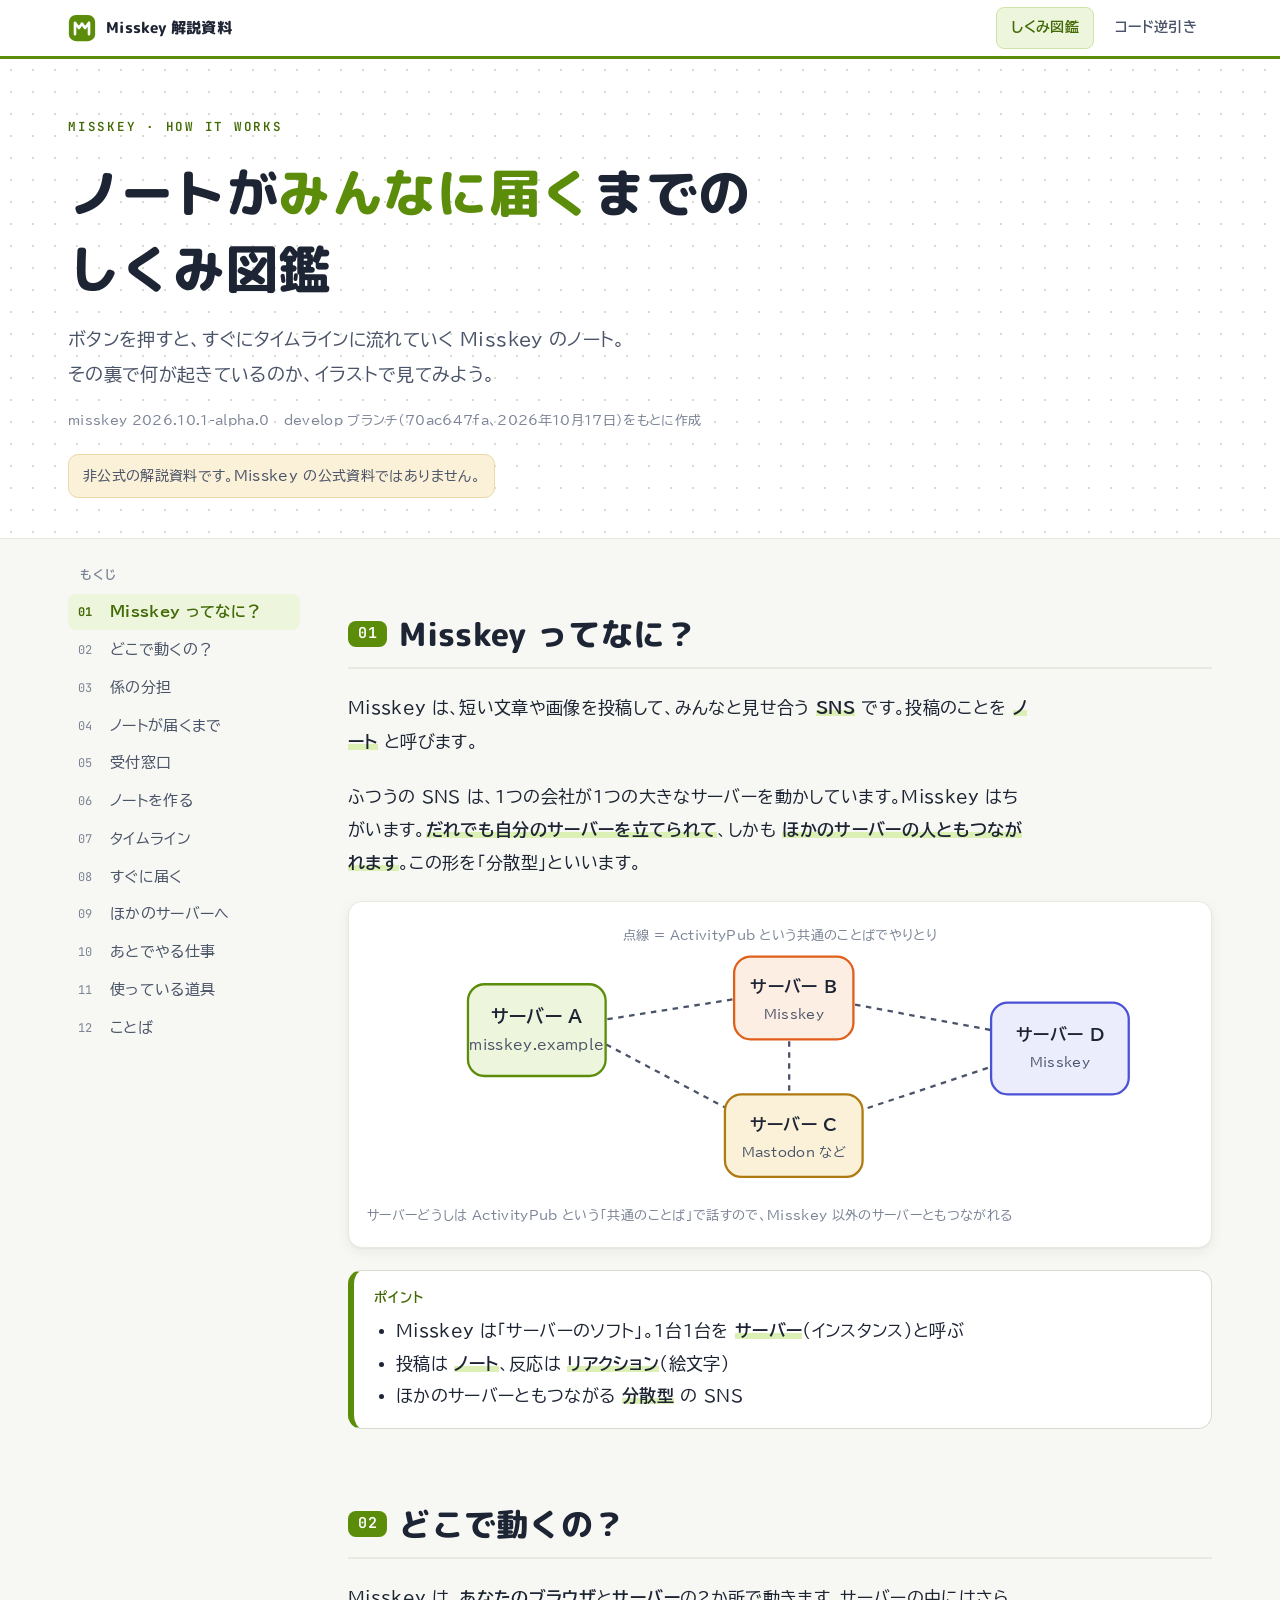
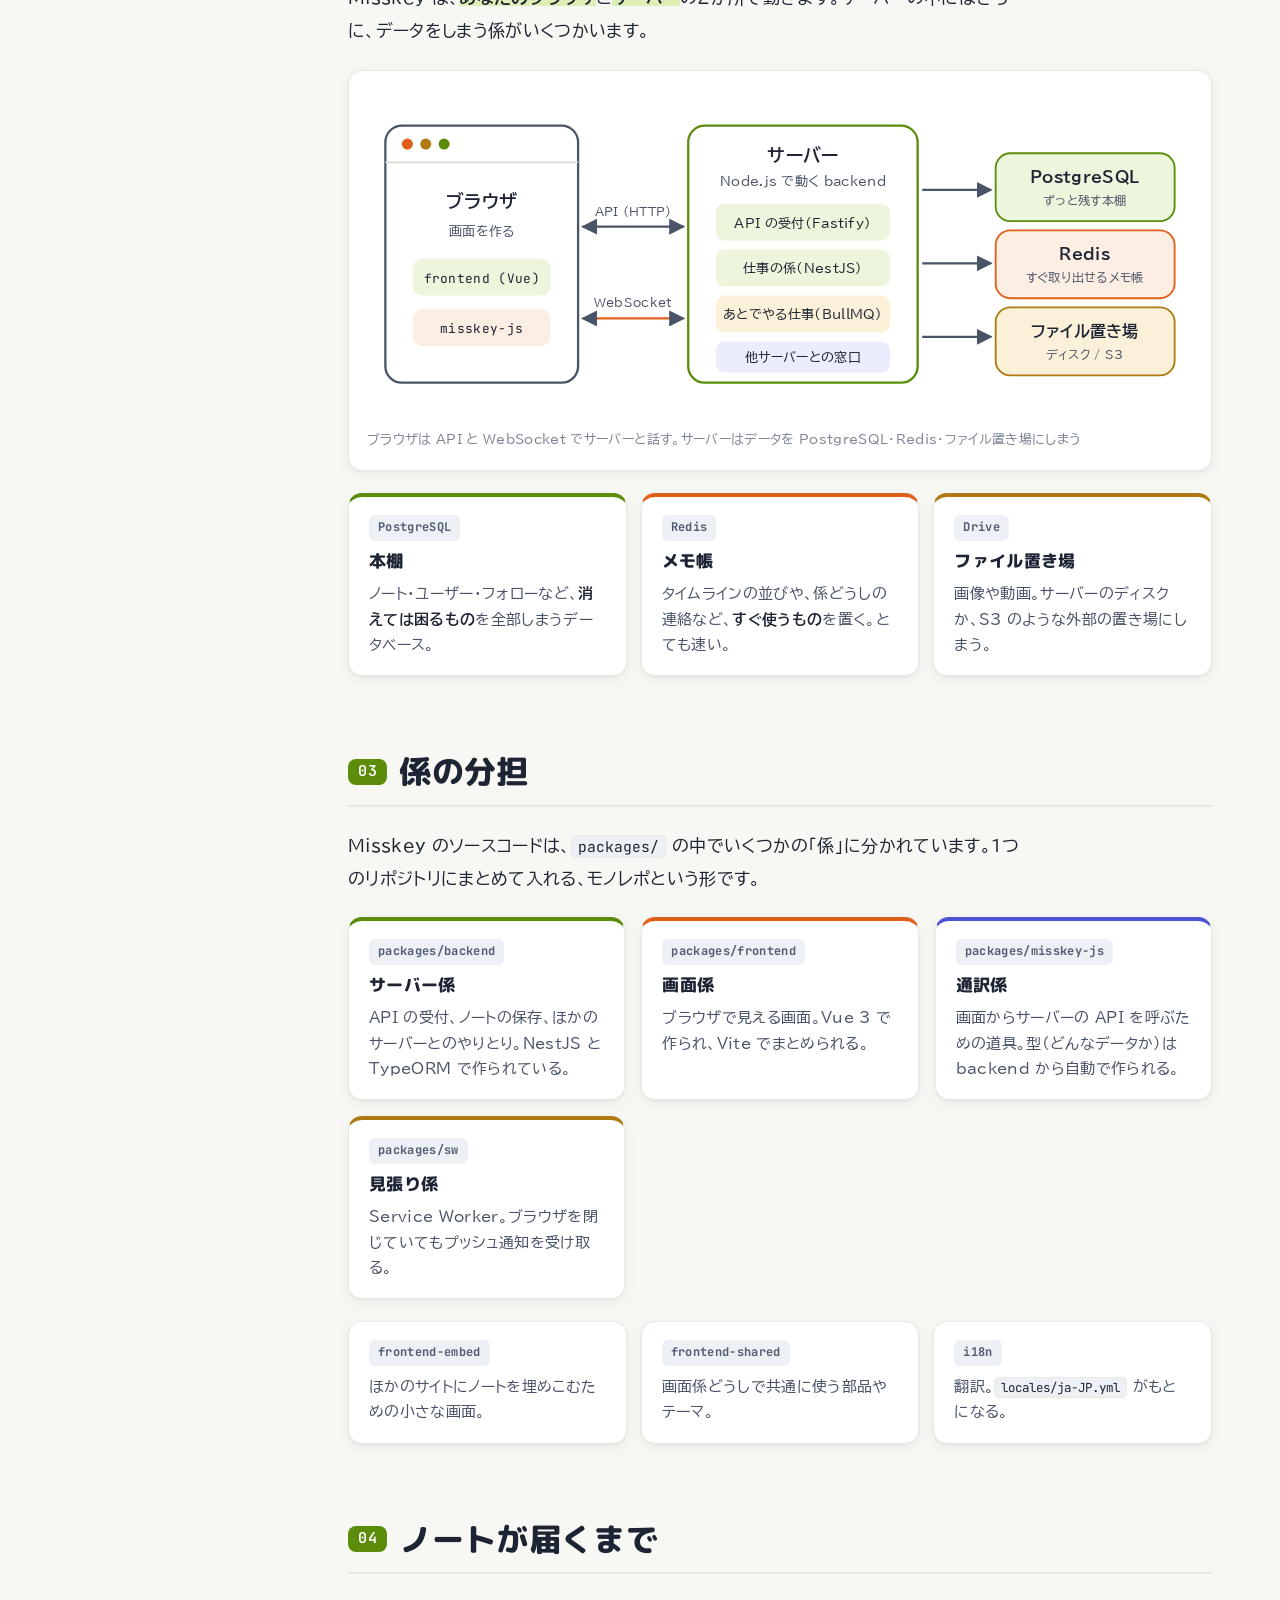
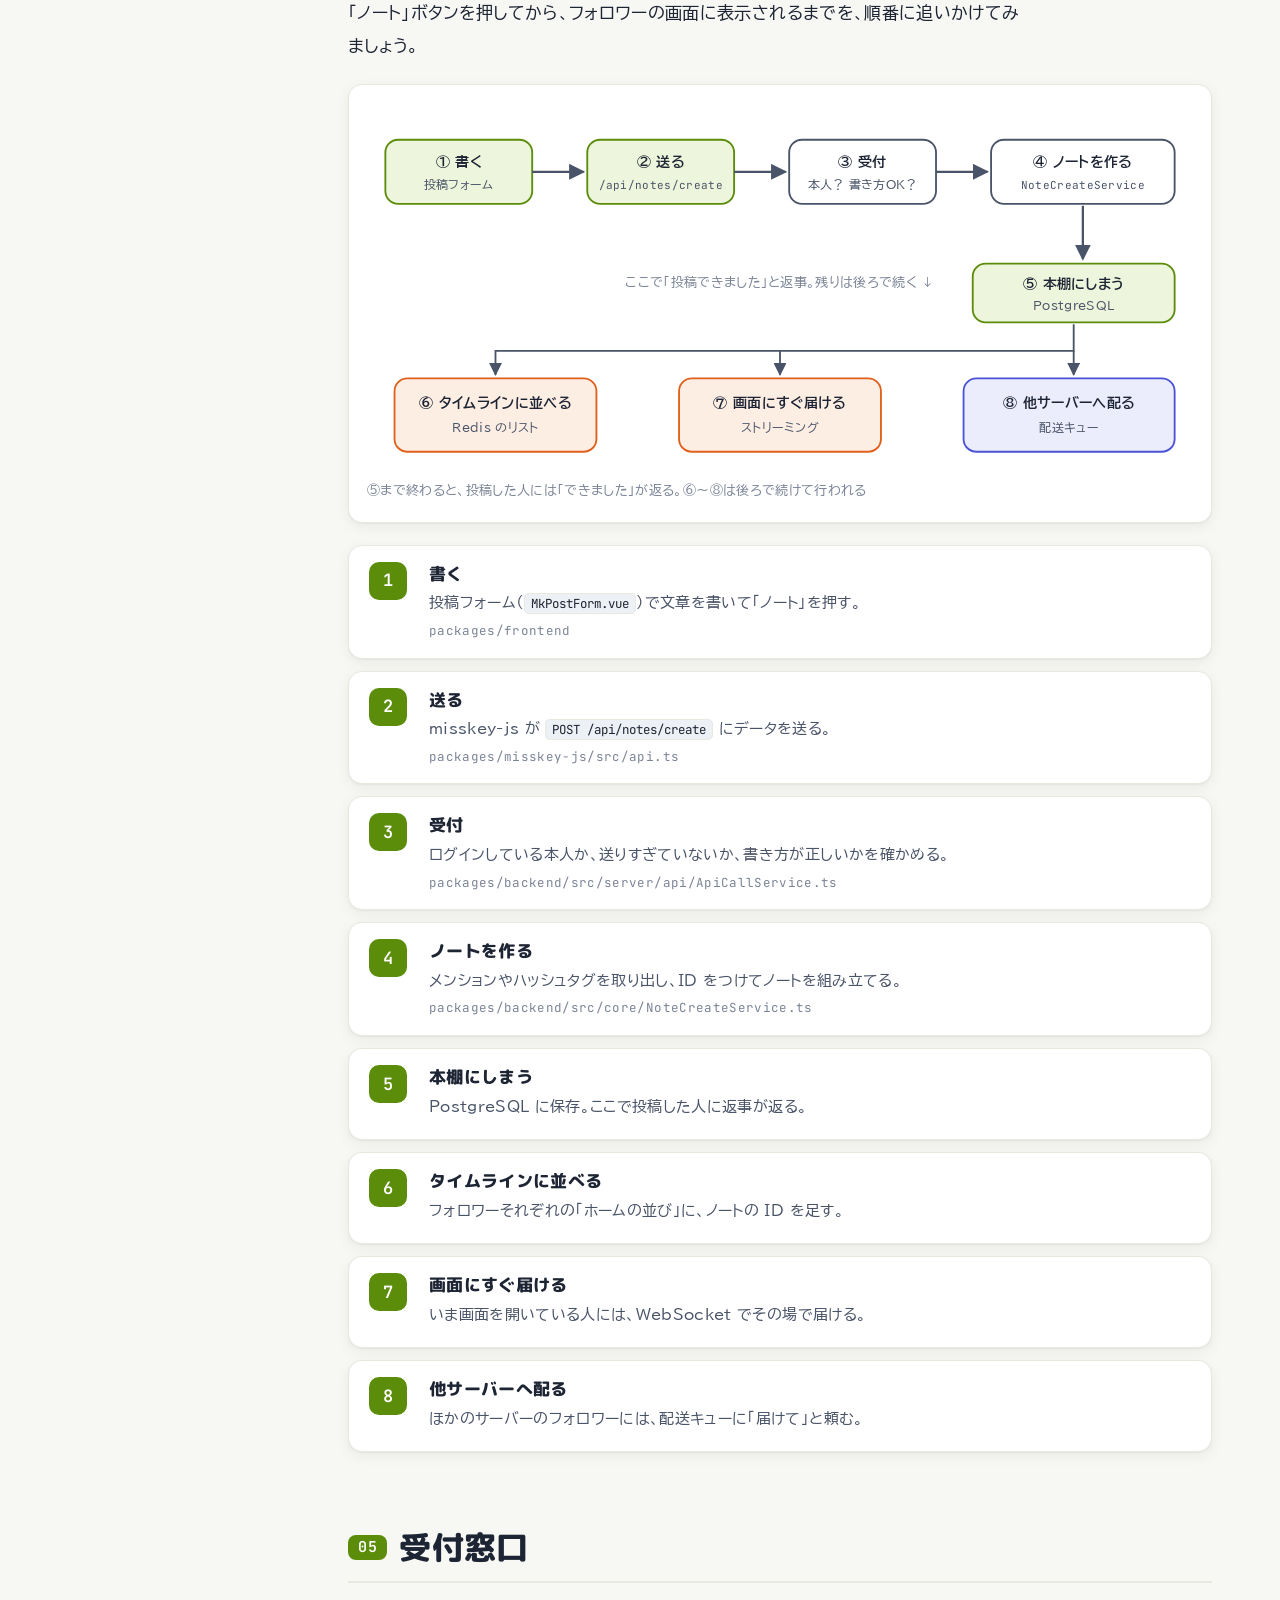
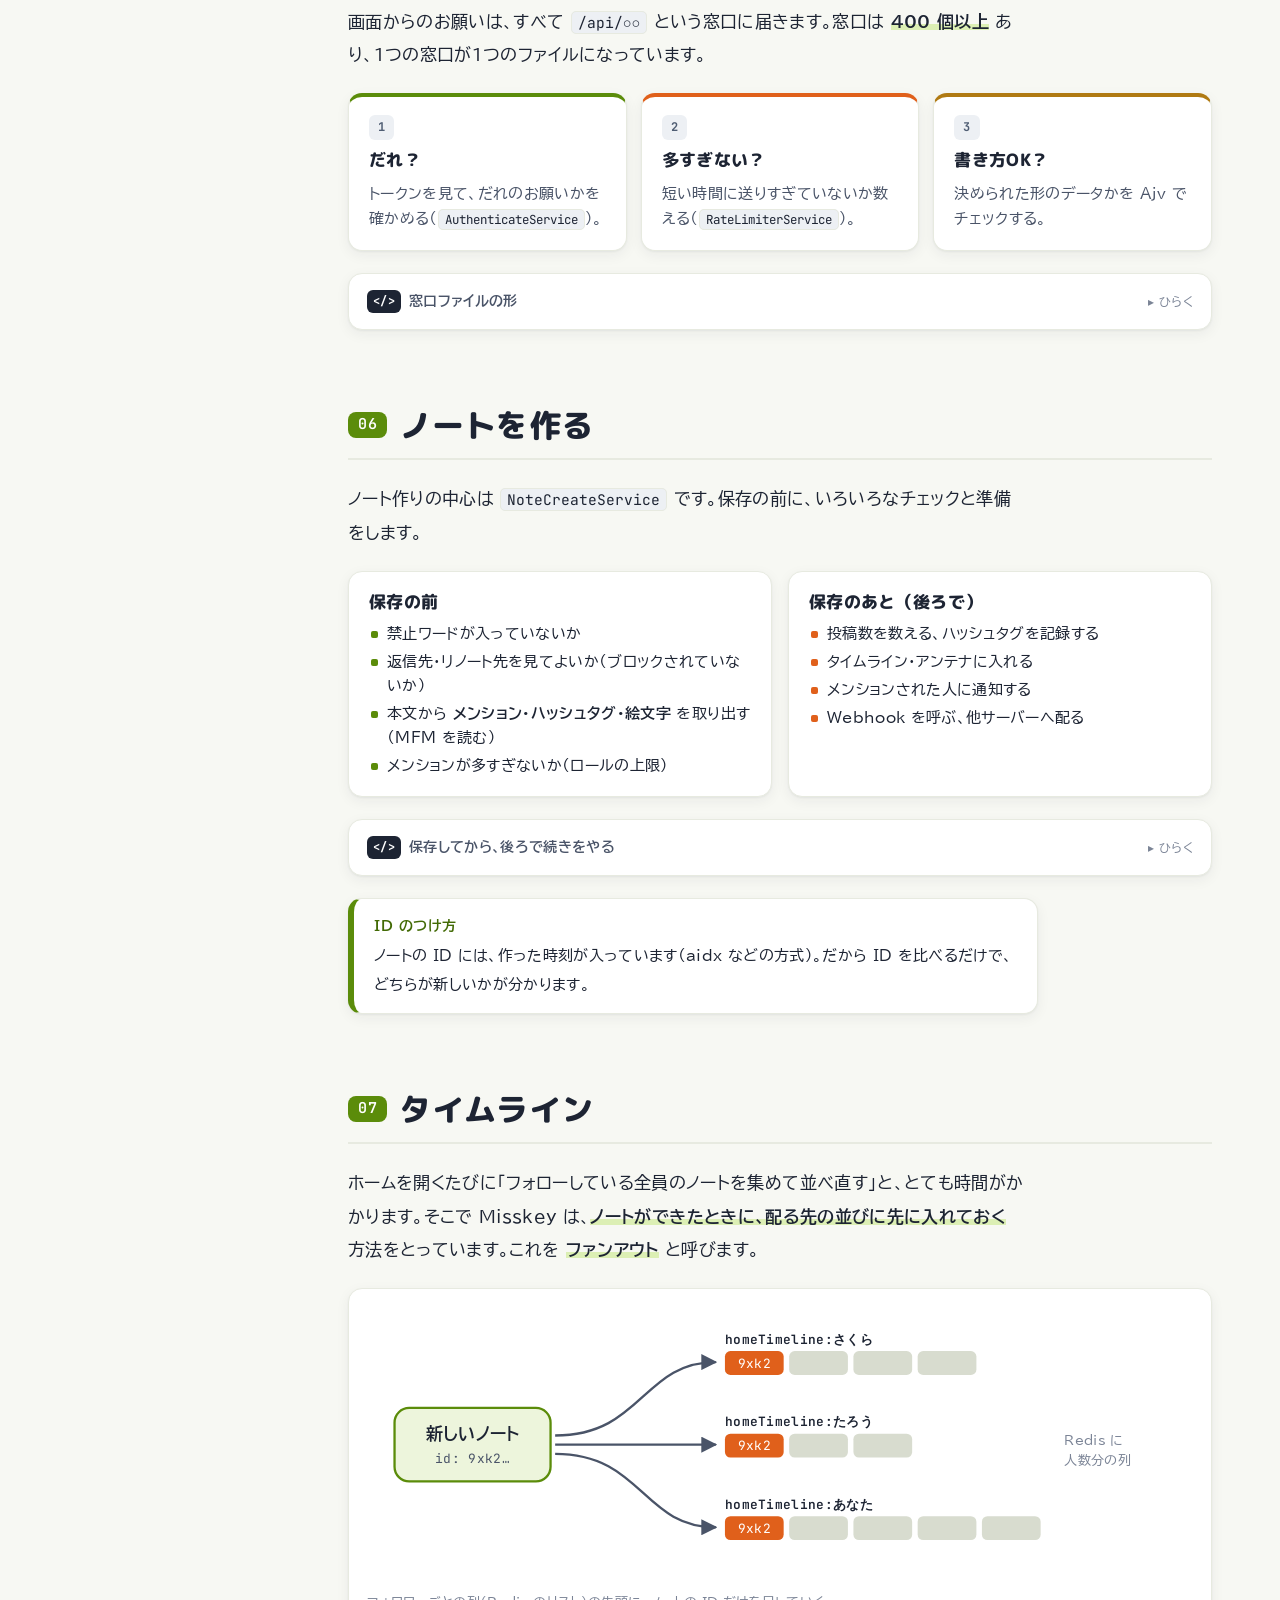
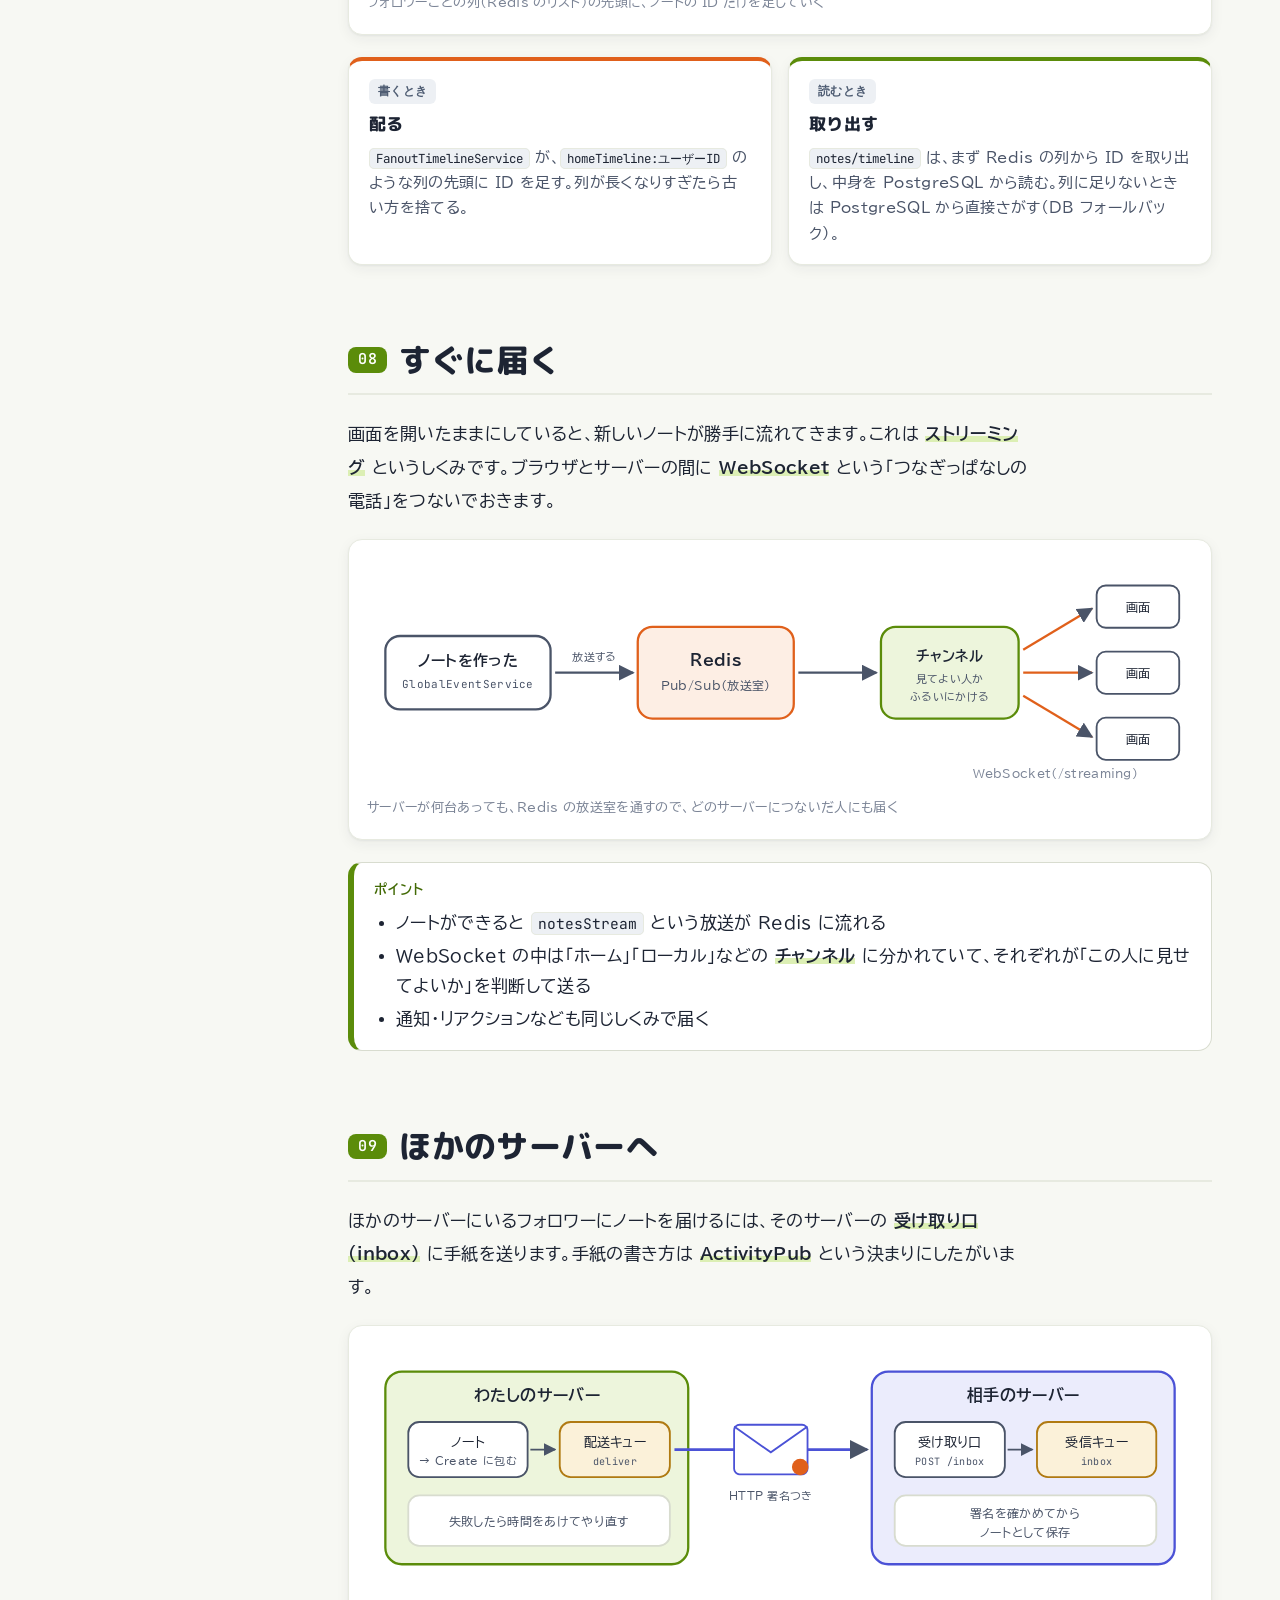
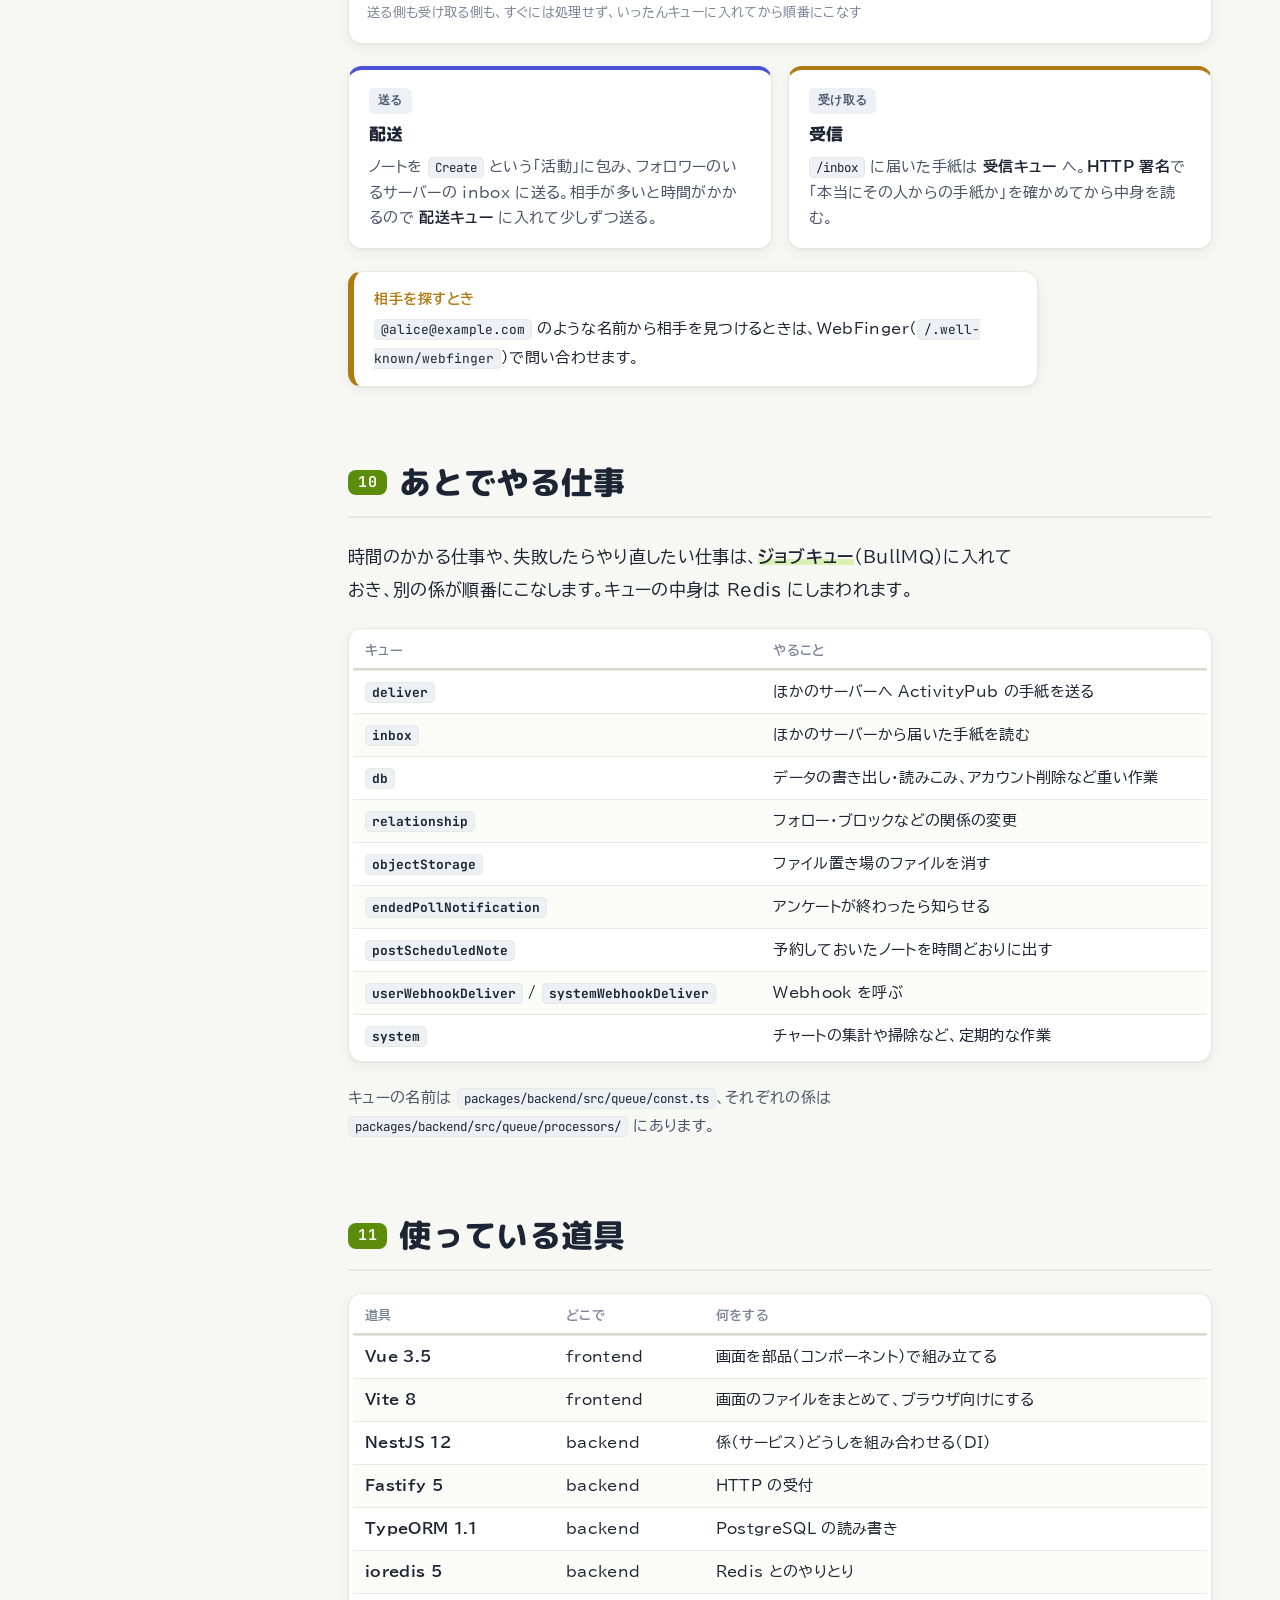
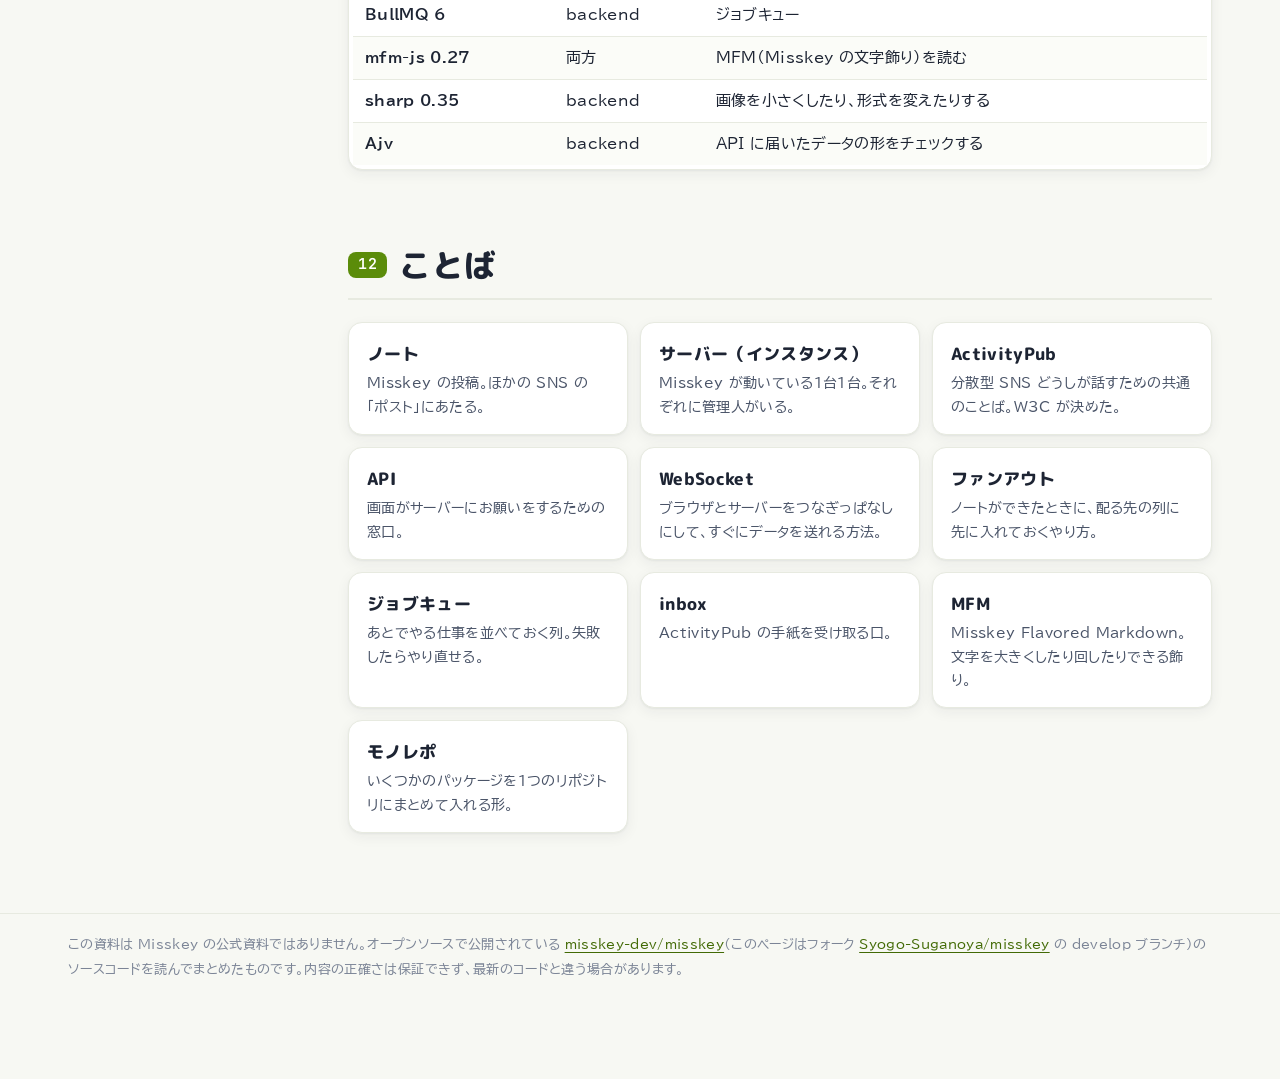
==== commit f7f22929: "docs(explainer): コード逆引きページを追加し、デザインを共通 CSS に刷新 [skip ci] - code-map.html: システム構成・フォルダの地図・レイヤー・処理の流れ・" ====
--- a/docs/explainer/how-it-works.html
+++ b/docs/explainer/how-it-works.html
@@ -10,205 +10,13 @@
 <meta name="viewport" content="width=device-width, initial-scale=1">
 <title>Misskey しくみ図鑑</title>
 <meta name="description" content="ノートがみんなに届くまでの Misskey のしくみを、中学生向けにイラストで説明した非公式の解説資料。">
-<link rel="preconnect" href="https://fonts.googleapis.com"><link rel="preconnect" href="https://fonts.gstatic.com" crossorigin><link rel="stylesheet" href="https://fonts.googleapis.com/css2?family=Noto+Sans+JP:wght@400;500;700;900&family=Zen+Maru+Gothic:wght@700;900&family=JetBrains+Mono:wght@400;600&display=swap">
-<style>
-:root {
-  color-scheme: light;
-  --bg: #f6f3ee; --bg2: #eaf2f3; --surface: #ffffff; --surface2: #fbfaf7;
-  --ink: #142433; --ink-soft: #445566; --muted: #7a8794; --line: #d9e2e6; --rule: #e8ecee;
-  --coral: #e0466f; --coral-dark: #b72a52; --coral-wash: #fde8ee;
-  --sea: #0e7c86; --sea-dark: #0a5c64; --sea-wash: #def2f3;
-  --gold: #a86a00; --gold-wash: #fcf0d6;
-  --violet: #6650b8; --violet-wash: #eeeafb;
-  --slate: #50606f; --slate-wash: #eef1f4;
-  --shadow: 0 1px 2px rgba(20,36,51,.06), 0 8px 24px rgba(20,36,51,.07);
-  --f-body: "Noto Sans JP", "Hiragino Sans", "Hiragino Kaku Gothic ProN", "Yu Gothic", sans-serif;
-  --f-head: "Zen Maru Gothic", "Noto Sans JP", "Hiragino Maru Gothic ProN", sans-serif;
-  --f-code: "JetBrains Mono", ui-monospace, "SFMono-Regular", Menlo, monospace;
-}
-* { box-sizing: border-box; }
-html { background: var(--bg); }
-body { margin: 0; color: var(--ink); background: var(--bg); font-family: var(--f-body); font-size: 18px; line-height: 2; letter-spacing: .02em; padding-bottom: 96px; overflow-x: hidden; -webkit-font-smoothing: antialiased; }
-.wrap { max-width: 1200px; margin: 0 auto; padding-inline: 28px; }
-h1, h2, h3, h4 { margin: 0; line-height: 1.4; text-wrap: balance; font-family: var(--f-head); }
-p { margin: 0; }
-a { color: var(--sea-dark); }
-:focus-visible { outline: 3px solid var(--coral); outline-offset: 2px; }
-code, .mono { font-family: var(--f-code); font-size: .86em; }
-code { background: var(--sea-wash); color: var(--sea-dark); padding: 2px 7px; border-radius: 6px; overflow-wrap: anywhere; letter-spacing: 0; }
-b { color: var(--ink); font-weight: 700; background: linear-gradient(transparent 62%, #ffe08a 62%); }
-.card b, td b, .lstep b, ol.steps b { background: none; }
-
-/* 上部ナビ */
-.topbar { position: sticky; top: 0; z-index: 20; background: color-mix(in srgb, var(--bg) 88%, transparent); backdrop-filter: blur(8px); border-bottom: 1px solid var(--rule); }
-.topbar .wrap { display: flex; align-items: center; gap: 14px; height: 54px; }
-.brand { display: flex; align-items: center; gap: 8px; font-family: var(--f-head); font-weight: 900; font-size: 15px; color: var(--ink); text-decoration: none; white-space: nowrap; }
-.brand svg { width: 26px; height: 26px; }
-.pages { display: flex; gap: 4px; margin-left: auto; }
-.pages a { text-decoration: none; font-size: 13.5px; font-weight: 700; color: var(--ink-soft); padding: 5px 12px; border-radius: 999px; white-space: nowrap; }
-.pages a[aria-current="page"] { background: var(--ink); color: var(--bg); }
-.pages a:not([aria-current]):hover { background: var(--surface); }
-
-/* 表紙 */
-.cover { position: relative; overflow: hidden; }
-.cover .wrap { padding-block: 64px 36px; display: grid; gap: 18px; position: relative; }
-.kicker { font-family: var(--f-code); font-size: 12.5px; letter-spacing: .12em; color: var(--coral-dark); font-weight: 600; }
-.cover h1 { font-size: clamp(32px, 6vw, 56px); font-weight: 900; letter-spacing: .01em; }
-.cover h1 em { font-style: normal; color: var(--coral); }
-.cover .lead { font-size: 18.5px; color: var(--ink-soft); max-width: 38em; }
-.basis { font-size: 13px; color: var(--muted); display: flex; flex-wrap: wrap; gap: 6px 14px; }
-.basis span { display: inline-flex; gap: 6px; align-items: center; }
-.waves { position: absolute; left: 0; right: 0; bottom: 0; height: 60px; width: 100%; color: var(--sea); opacity: .14; pointer-events: none; }
-.disclaimer { margin-top: 6px; font-size: 13.5px; color: var(--ink-soft); background: var(--surface); border: 1px dashed var(--line); border-radius: 12px; padding: 10px 14px; max-width: 46em; }
-
-/* 本文とサイドの目次 */
-.layout { display: grid; grid-template-columns: 236px minmax(0, 1fr); gap: 48px; align-items: start; }
-.side { position: sticky; top: 74px; max-height: calc(100vh - 90px); overflow-y: auto; padding: 22px 0 24px; }
-.side .sh { font-size: 12px; font-weight: 700; letter-spacing: .12em; color: var(--muted); margin: 0 0 8px 12px; }
-.side ol { list-style: none; margin: 0; padding: 0; display: grid; gap: 2px; border-left: 2px solid var(--line); }
-.side a { display: grid; grid-template-columns: 28px 1fr; gap: 4px; text-decoration: none; color: var(--ink-soft); font-size: 14.5px; line-height: 1.5; padding: 7px 10px 7px 12px; margin-left: -2px; border-left: 3px solid transparent; border-radius: 0 10px 10px 0; }
-.side a .no { font-family: var(--f-code); font-size: 12px; color: var(--muted); padding-top: 2px; }
-.side a:hover { background: var(--surface); color: var(--ink); }
-.side a.active { border-left-color: var(--coral); background: var(--surface); color: var(--ink); font-weight: 700; box-shadow: var(--shadow); }
-.side a.active .no { color: var(--coral-dark); }
-.side .other { margin: 18px 0 0 12px; font-size: 13.5px; }
-.side .other a { display: inline; padding: 0; border: 0; color: var(--sea-dark); text-decoration: underline; }
-main.content { max-width: 860px; min-width: 0; }
-@media (max-width: 1000px) { .layout { grid-template-columns: 1fr; gap: 0; } .side { display: none; } }
-@media (min-width: 1001px) { .cover nav.toc { display: none; } }
-
-/* 目次（狭い画面用） */
-nav.toc { margin-top: 8px; }
-nav.toc ol { list-style: none; margin: 0; padding: 0; display: flex; flex-wrap: wrap; gap: 8px; }
-nav.toc a { display: inline-flex; align-items: center; gap: 8px; text-decoration: none; color: var(--ink); font-size: 14px; font-weight: 700; background: var(--surface); border: 1px solid var(--line); border-radius: 999px; padding: 3px 14px 3px 4px; }
-nav.toc a:hover { border-color: var(--coral); }
-nav.toc .no { font-family: var(--f-code); font-size: 12px; color: #fff; background: var(--sea); border-radius: 999px; padding: 0 8px; }
-
-/* 章 */
-section.chap { padding-top: 80px; display: grid; gap: 24px; scroll-margin-top: 64px; }
-section.chap > * { min-width: 0; }
-.chap > h2 { display: flex; flex-wrap: wrap; align-items: center; gap: 14px; font-size: clamp(26px, 4vw, 34px); font-weight: 900; }
-.chap > h2 .no { font-family: var(--f-code); font-size: 16px; font-weight: 600; color: #fff; background: var(--coral); border-radius: 10px; padding: 2px 10px; letter-spacing: .04em; }
-.chap h3 { font-size: 20px; font-weight: 900; }
-.chap > p, .prose { max-width: 40em; }
-.point { background: var(--surface); border-radius: 16px; border: 2px solid var(--sea); padding: 14px 20px 16px; display: grid; gap: 6px; }
-.point > span { font-size: 13px; font-weight: 700; color: var(--sea-dark); letter-spacing: .08em; }
-.point ul { margin: 0; padding-left: 1.3em; display: grid; gap: 2px; }
-.point li { line-height: 1.8; }
-.code-ex { display: grid; gap: 8px; }
-.code-ex > .lbl { font-size: 13.5px; font-weight: 700; color: var(--ink-soft); display: flex; align-items: center; gap: 8px; }
-.code-ex > .lbl::before { content: "</>"; font-family: var(--f-code); font-size: 12px; color: #fff; background: var(--ink); border-radius: 6px; padding: 0 6px; }
-.code-ex > p { font-size: 14.5px; color: var(--ink-soft); line-height: 1.85; }
-.sub { display: grid; gap: 14px; margin-top: 10px; }
-.sub > h3 { display: flex; align-items: center; gap: 10px; }
-.sub > h3::before { content: ""; width: 10px; height: 10px; border-radius: 3px; background: var(--coral); flex: none; transform: rotate(45deg); }
-
-/* カード類 */
-.card, .note, .figure-box, ol.steps > li, .tw, dl.words > div { background: var(--surface); border-radius: 16px; box-shadow: var(--shadow); }
-.note { padding: 14px 20px; font-size: 15px; border-left: 5px solid var(--gold); border-radius: 12px; max-width: 46em; }
-.note > strong { display: block; color: var(--gold); font-size: 14px; letter-spacing: .04em; }
-.note.sea { border-left-color: var(--sea); } .note.sea > strong { color: var(--sea-dark); }
-.grid2 { display: grid; grid-template-columns: repeat(auto-fit, minmax(260px, 1fr)); gap: 16px; }
-.grid3 { display: grid; grid-template-columns: repeat(auto-fit, minmax(220px, 1fr)); gap: 14px; }
-.card { padding: 20px 22px; display: grid; gap: 8px; align-content: start; }
-.card .tag { justify-self: start; font-size: 12px; font-weight: 700; color: var(--sea-dark); background: var(--sea-wash); border-radius: 999px; padding: 1px 10px; font-family: var(--f-code); }
-.card h3, .card h4 { font-size: 17px; }
-.card p { font-size: 14.5px; color: var(--ink-soft); line-height: 1.75; }
-.card ul { margin: 0; padding: 0; list-style: none; display: grid; gap: 4px; font-size: 14.5px; }
-.card li { padding-left: 18px; position: relative; line-height: 1.65; }
-.card li::before { content: ""; position: absolute; left: 2px; top: 9px; width: 7px; height: 7px; border-radius: 50%; background: var(--coral); }
-.card.sea li::before { background: var(--sea); }
-.card.accent { border-top: 4px solid var(--coral); }
-.card.accent-sea { border-top: 4px solid var(--sea); }
-.card.accent-gold { border-top: 4px solid var(--gold); }
-.card.accent-violet { border-top: 4px solid var(--violet); }
-
-/* 図 */
-figure { margin: 0; }
-.figure-box { padding: 18px; overflow-x: auto; }
-.figure-box svg { display: block; width: 100%; height: auto; min-width: 640px; }
-.figure-box.narrow svg { min-width: 0; }
-svg text { font-family: var(--f-body); fill: var(--ink); }
-svg .m { font-family: var(--f-code); }
-svg .soft { fill: var(--ink-soft); }
-svg .mutedt { fill: var(--muted); }
-figcaption { font-size: 13px; color: var(--muted); margin-top: 8px; }
-
-/* 手順 */
-ol.steps { list-style: none; margin: 0; padding: 0; display: grid; gap: 12px; counter-reset: st; }
-ol.steps > li { counter-increment: st; display: grid; grid-template-columns: 46px 1fr; gap: 4px 14px; padding: 16px 20px; align-items: start; }
-ol.steps > li::before { content: counter(st); grid-row: span 3; font-family: var(--f-code); font-weight: 600; font-size: 18px; color: #fff; background: var(--sea); width: 40px; height: 40px; border-radius: 12px; display: grid; place-items: center; }
-ol.steps h3 { font-size: 17px; }
-ol.steps p { font-size: 14.5px; color: var(--ink-soft); line-height: 1.75; }
-ol.steps .where { font-size: 12.5px; color: var(--muted); }
-
-/* 表 */
-.tw { overflow: auto; padding: 0 4px 4px; max-height: 78vh; }
-.tw thead th { position: sticky; top: 0; z-index: 2; background: var(--surface); box-shadow: inset 0 -2px 0 var(--line); padding-top: 12px; }
-table { border-collapse: separate; border-spacing: 0; width: 100%; font-size: 15px; }
-th, td { text-align: left; vertical-align: top; padding: 9px 12px; border-bottom: 1px solid var(--rule); line-height: 1.6; }
-th { font-size: 12.5px; color: var(--muted); font-weight: 700; white-space: nowrap; }
-tr:last-child td { border-bottom: 0; }
-td.k { white-space: nowrap; font-weight: 700; }
-
-/* 用語集 */
-dl.words { display: grid; grid-template-columns: repeat(auto-fit, minmax(280px, 1fr)); gap: 12px; margin: 0; }
-dl.words > div { padding: 14px 18px; }
-dl.words dt { font-weight: 900; font-family: var(--f-head); }
-dl.words dd { margin: 2px 0 0; font-size: 14px; color: var(--ink-soft); line-height: 1.7; }
-
-/* チップ */
-.chips { display: flex; flex-wrap: wrap; gap: 6px; }
-.chip { display: inline-flex; align-items: center; gap: 6px; font-size: 13px; background: var(--surface); border: 1px solid var(--line); border-radius: 999px; padding: 2px 11px; white-space: nowrap; }
-.chip.hit { border-color: var(--coral); background: var(--coral-wash); color: var(--coral-dark); font-weight: 700; }
-.chip.dim { opacity: .55; }
-.badge { display: inline-block; font-family: var(--f-code); font-size: 11px; font-weight: 600; border-radius: 6px; padding: 0 7px; line-height: 1.7; white-space: nowrap; }
-.b-jison { background: var(--gold-wash); color: var(--gold); }
-.b-langium { background: var(--violet-wash); color: var(--violet); }
-.b-chev { background: var(--coral-wash); color: var(--coral-dark); }
-.b-unified { background: var(--sea-wash); color: var(--sea-dark); }
-.b-d3 { background: var(--slate-wash); color: var(--slate); }
-.b-beta { background: var(--slate-wash); color: var(--muted); }
-
-/* コード例 */
-pre.src { margin: 0; font-family: var(--f-code); font-size: 14px; line-height: 1.75; letter-spacing: 0; background: #10202b; color: #e6eef3; padding: 14px 16px; border-radius: 12px; overflow-x: auto; }
-pre.src .c { color: #7d909d; } pre.src .k { color: #ff9bb4; } pre.src .s { color: #8fe3c0; } pre.src .n { color: #ffd38a; }
-
-/* 足元 */
-footer { margin-top: 80px; border-top: 1px solid var(--rule); padding-top: 18px; font-size: 13px; color: var(--muted); }
-footer .wrap { display: grid; gap: 6px; }
-
-/* パスのコピー */
-button.path { all: unset; cursor: pointer; font-family: var(--f-code); font-size: 13.5px; color: var(--ink); border-bottom: 1px dotted var(--muted); overflow-wrap: anywhere; line-height: 1.55; }
-button.path:hover { color: var(--coral-dark); border-bottom-color: var(--coral); }
-button.path:focus-visible { outline: 2px solid var(--coral); outline-offset: 2px; border-radius: 3px; }
-.toast { position: fixed; left: 50%; bottom: 24px; transform: translateX(-50%) translateY(20px); background: var(--ink); color: var(--bg); font-size: 13px; padding: 8px 16px; border-radius: 999px; opacity: 0; transition: .2s; pointer-events: none; z-index: 50; max-width: calc(100vw - 32px); overflow-wrap: anywhere; }
-.toast.show { opacity: 1; transform: translateX(-50%) translateY(0); }
-
-@media (max-width: 640px) {
-  body { font-size: 16px; line-height: 1.95; }
-  .wrap { padding-inline: 16px; }
-  .brand span { display: none; }
-  .cover .wrap { padding-block: 40px 28px; }
-  ol.steps > li { grid-template-columns: 36px 1fr; padding: 14px 14px; }
-  ol.steps > li::before { width: 32px; height: 32px; font-size: 15px; }
-  section.chap { padding-top: 56px; }
-}
-@media print { .topbar, .side { display: none; } body { background: #fff; } }
-
-ol.steps > li { grid-template-columns: 46px minmax(0, 1fr); }
-ol.steps .where { overflow-wrap: anywhere; }
-@media (max-width: 640px) { ol.steps > li { grid-template-columns: 36px minmax(0, 1fr); } }
-details.code-ex { background: var(--surface); border-radius: 16px; box-shadow: var(--shadow); padding: 14px 18px; }
-details.code-ex > summary { cursor: pointer; list-style: none; }
-details.code-ex > summary::-webkit-details-marker { display: none; }
-details.code-ex[open] > summary { margin-bottom: 4px; }
-</style>
+<link rel="preconnect" href="https://fonts.googleapis.com"><link rel="preconnect" href="https://fonts.gstatic.com" crossorigin><link rel="stylesheet" href="https://fonts.googleapis.com/css2?family=BIZ+UDPGothic:wght@400;700&family=M+PLUS+Rounded+1c:wght@700;800&family=JetBrains+Mono:wght@400;600&display=swap">
+<link rel="stylesheet" href="explainer.css">
 </head>
 <body>
 <header class="topbar"><div class="wrap">
-<a class="brand" href="how-it-works.html"><svg viewBox="0 0 32 32" aria-hidden="true"><rect x="1" y="1" width="30" height="30" rx="9" fill="var(--sea)"/><path d="M8 23V10l4.5 6 3.5-5 3.5 5L24 10v13" fill="none" stroke="#fff" stroke-width="3" stroke-linecap="round" stroke-linejoin="round"/></svg><span>Misskey 解説資料</span></a>
-<nav class="pages" aria-label="ページ"><a href="how-it-works.html" aria-current="page">しくみ図鑑</a></nav>
+<a class="brand" href="how-it-works.html"><svg viewBox="0 0 32 32" aria-hidden="true"><rect x="1" y="1" width="30" height="30" rx="8" fill="var(--sea)"/><path d="M8 23V10l4.5 6 3.5-5 3.5 5L24 10v13" fill="none" stroke="#fff" stroke-width="3" stroke-linecap="round" stroke-linejoin="round"/></svg><span>Misskey 解説資料</span></a>
+<nav class="pages" aria-label="ページ"><a href="how-it-works.html" aria-current="page">しくみ図鑑</a><a href="code-map.html">コード逆引き</a></nav>
 </div></header>
 
 <header class="cover"><div class="wrap">
--- a/docs/explainer/explainer.css
+++ b/docs/explainer/explainer.css
@@ -0,0 +1,250 @@
+/*
+ * SPDX-FileCopyrightText: syuilo and misskey-project
+ * SPDX-License-Identifier: AGPL-3.0-only
+ */
+
+/* Misskey 解説資料 共通スタイル（ライトテーマのみ） */
+:root {
+  color-scheme: light;
+  --bg: #f7f8f3; --surface: #ffffff; --surface2: #f2f4ec;
+  --ink: #1d2433; --ink-soft: #4a5468; --muted: #7b8496; --line: #d8dccf; --rule: #e7eae0;
+  /* 図で使う色。名前は図の側と合わせている */
+  --sea: #5b8c0a; --sea-dark: #426a05; --sea-wash: #edf5dc;
+  --coral: #e0601b; --coral-dark: #b44a10; --coral-wash: #fdeee4;
+  --gold: #b07a12; --gold-wash: #fbf1d9;
+  --violet: #4b52d6; --violet-wash: #ebecfc;
+  --slate: #4f5d73; --slate-wash: #edf0f4;
+  --shadow: 0 1px 2px rgba(29,36,51,.05), 0 4px 14px rgba(29,36,51,.06);
+  --f-body: "BIZ UDPGothic", "Hiragino Sans", "Hiragino Kaku Gothic ProN", "Yu Gothic", sans-serif;
+  --f-head: "M PLUS Rounded 1c", "BIZ UDPGothic", "Hiragino Maru Gothic ProN", sans-serif;
+  --f-code: "JetBrains Mono", ui-monospace, "SFMono-Regular", Menlo, monospace;
+}
+* { box-sizing: border-box; }
+html { background: var(--bg); scroll-behavior: smooth; }
+body { margin: 0; color: var(--ink); background: var(--bg); font-family: var(--f-body); font-size: 17px; line-height: 1.95; letter-spacing: .02em; padding-bottom: 96px; overflow-x: hidden; -webkit-font-smoothing: antialiased; }
+.wrap { max-width: 1200px; margin: 0 auto; padding-inline: 28px; }
+h1, h2, h3, h4 { margin: 0; line-height: 1.45; text-wrap: balance; font-family: var(--f-head); }
+p { margin: 0; }
+a { color: var(--sea-dark); text-underline-offset: 3px; }
+:focus-visible { outline: 3px solid var(--violet); outline-offset: 2px; }
+code, .mono { font-family: var(--f-code); font-size: .86em; }
+code { background: var(--slate-wash); color: var(--ink); padding: 1px 6px; border-radius: 5px; border: 1px solid var(--rule); overflow-wrap: anywhere; letter-spacing: 0; }
+b { color: var(--ink); font-weight: 700; background: linear-gradient(transparent 64%, #dcefb4 64%); }
+.card b, td b, .lstep b, ol.steps b, .lk b { background: none; }
+
+/* 上部ナビ */
+.topbar { position: sticky; top: 0; z-index: 20; background: rgba(255,255,255,.94); backdrop-filter: blur(6px); border-bottom: 3px solid var(--sea); }
+.topbar .wrap { display: flex; align-items: center; gap: 14px; height: 56px; }
+.brand { display: flex; align-items: center; gap: 10px; font-family: var(--f-head); font-weight: 800; font-size: 15px; color: var(--ink); text-decoration: none; white-space: nowrap; }
+.brand svg { width: 28px; height: 28px; }
+.pages { display: flex; gap: 6px; margin-left: auto; }
+.pages a { text-decoration: none; font-size: 14px; font-weight: 700; color: var(--ink-soft); padding: 6px 14px; border-radius: 8px; white-space: nowrap; border: 1px solid transparent; }
+.pages a[aria-current="page"] { background: var(--sea-wash); color: var(--sea-dark); border-color: #cfe3a6; }
+.pages a:not([aria-current]):hover { background: var(--surface2); }
+
+/* 表紙 */
+.cover { position: relative; background: var(--surface); border-bottom: 1px solid var(--rule); background-image: radial-gradient(var(--line) 1px, transparent 1px); background-size: 22px 22px; }
+.cover .wrap { padding-block: 56px 40px; display: grid; gap: 16px; position: relative; }
+.kicker { font-family: var(--f-code); font-size: 12.5px; letter-spacing: .14em; color: var(--sea-dark); font-weight: 600; }
+.cover h1 { font-size: clamp(30px, 5.6vw, 52px); font-weight: 800; letter-spacing: .01em; }
+.cover h1 em { font-style: normal; color: var(--sea); }
+.cover .lead { font-size: 18px; color: var(--ink-soft); max-width: 38em; }
+.basis { font-size: 13px; color: var(--muted); display: flex; flex-wrap: wrap; gap: 6px 14px; }
+.waves { display: none; }
+.disclaimer { margin-top: 4px; font-size: 13.5px; color: var(--ink-soft); background: var(--gold-wash); border: 1px solid #ecd9a8; border-radius: 10px; padding: 8px 14px; max-width: 46em; justify-self: start; }
+
+/* 本文とサイドの目次 */
+.layout { display: grid; grid-template-columns: 232px minmax(0, 1fr); gap: 48px; align-items: start; }
+.side { position: sticky; top: 76px; max-height: calc(100vh - 92px); overflow-y: auto; padding: 24px 0; }
+.side .sh { font-size: 12px; font-weight: 700; letter-spacing: .12em; color: var(--muted); margin: 0 0 8px 12px; }
+.side ol { list-style: none; margin: 0; padding: 0; display: grid; gap: 2px; }
+.side a { display: grid; grid-template-columns: 28px 1fr; gap: 4px; text-decoration: none; color: var(--ink-soft); font-size: 14.5px; line-height: 1.5; padding: 7px 10px; border-radius: 8px; }
+.side a .no { font-family: var(--f-code); font-size: 12px; color: var(--muted); padding-top: 2px; }
+.side a:hover { background: var(--surface); color: var(--ink); }
+.side a.active { background: var(--sea-wash); color: var(--sea-dark); font-weight: 700; }
+.side a.active .no { color: var(--sea-dark); }
+main.content { max-width: 880px; min-width: 0; }
+@media (max-width: 1000px) { .layout { grid-template-columns: 1fr; gap: 0; } .side { display: none; } }
+@media (min-width: 1001px) { .cover nav.toc { display: none; } }
+
+/* 目次（狭い画面用） */
+nav.toc ol { list-style: none; margin: 0; padding: 0; display: flex; flex-wrap: wrap; gap: 8px; }
+nav.toc a { display: inline-flex; align-items: center; gap: 8px; text-decoration: none; color: var(--ink); font-size: 14px; font-weight: 700; background: var(--surface); border: 1px solid var(--line); border-radius: 8px; padding: 3px 12px 3px 4px; }
+nav.toc a:hover { border-color: var(--sea); }
+nav.toc .no { font-family: var(--f-code); font-size: 12px; color: #fff; background: var(--sea); border-radius: 6px; padding: 0 7px; }
+
+/* 章 */
+section.chap { padding-top: 72px; display: grid; gap: 22px; scroll-margin-top: 64px; }
+section.chap > * { min-width: 0; }
+.chap > h2 { display: flex; flex-wrap: wrap; align-items: center; gap: 12px; font-size: clamp(25px, 3.8vw, 32px); font-weight: 800; padding-bottom: 10px; border-bottom: 2px solid var(--rule); }
+.chap > h2 .no { font-family: var(--f-code); font-size: 15px; font-weight: 600; color: #fff; background: var(--sea); border-radius: 8px; padding: 2px 10px; letter-spacing: .04em; }
+.chap h3 { font-size: 19px; font-weight: 800; }
+.chap > p, .prose { max-width: 40em; }
+.say { max-width: 44em; color: var(--ink-soft); }
+.point { background: var(--surface); border-radius: 14px; border: 1px solid var(--line); border-left: 6px solid var(--sea); padding: 14px 20px 16px; display: grid; gap: 6px; }
+.point > span { font-size: 13px; font-weight: 700; color: var(--sea-dark); letter-spacing: .08em; }
+.point ul { margin: 0; padding-left: 1.3em; display: grid; gap: 2px; }
+.point li { line-height: 1.8; }
+.sub { display: grid; gap: 14px; margin-top: 8px; }
+.sub > h3 { display: flex; flex-wrap: wrap; align-items: center; gap: 10px; }
+.sub > h3::before { content: ""; width: 6px; height: 20px; border-radius: 3px; background: var(--sea); flex: none; }
+
+/* カード類 */
+.card, .note, .figure-box, ol.steps > li, .tw, dl.words > div, details.code-ex { background: var(--surface); border-radius: 14px; box-shadow: var(--shadow); border: 1px solid var(--rule); }
+.note { padding: 14px 20px; font-size: 15px; border-left: 6px solid var(--gold); max-width: 46em; }
+.note > strong { display: block; color: var(--gold); font-size: 14px; letter-spacing: .04em; }
+.note.sea { border-left-color: var(--sea); } .note.sea > strong { color: var(--sea-dark); }
+.grid2 { display: grid; grid-template-columns: repeat(auto-fit, minmax(260px, 1fr)); gap: 16px; }
+.grid3 { display: grid; grid-template-columns: repeat(auto-fit, minmax(220px, 1fr)); gap: 14px; }
+.card { padding: 18px 20px; display: grid; gap: 8px; align-content: start; }
+.card .tag { justify-self: start; font-size: 12px; font-weight: 700; color: var(--slate); background: var(--slate-wash); border-radius: 6px; padding: 1px 9px; font-family: var(--f-code); }
+.card h3, .card h4 { font-size: 17px; }
+.card p { font-size: 14.5px; color: var(--ink-soft); line-height: 1.75; }
+.card ul { margin: 0; padding: 0; list-style: none; display: grid; gap: 4px; font-size: 14.5px; }
+.card li { padding-left: 18px; position: relative; line-height: 1.65; }
+.card li::before { content: ""; position: absolute; left: 2px; top: 9px; width: 7px; height: 7px; border-radius: 2px; background: var(--coral); }
+.card.sea li::before { background: var(--sea); }
+.card.accent { border-top: 4px solid var(--coral); }
+.card.accent-sea { border-top: 4px solid var(--sea); }
+.card.accent-gold { border-top: 4px solid var(--gold); }
+.card.accent-violet { border-top: 4px solid var(--violet); }
+
+/* 図 */
+figure { margin: 0; }
+.figure-box { padding: 18px; overflow-x: auto; }
+.figure-box svg { display: block; width: 100%; height: auto; min-width: 640px; }
+svg text { font-family: var(--f-body); fill: var(--ink); }
+svg .m { font-family: var(--f-code); }
+svg .soft { fill: var(--ink-soft); }
+svg .mutedt { fill: var(--muted); }
+figcaption { font-size: 13px; color: var(--muted); margin-top: 8px; }
+
+/* 手順 */
+ol.steps { list-style: none; margin: 0; padding: 0; display: grid; gap: 12px; counter-reset: st; }
+ol.steps > li { counter-increment: st; display: grid; grid-template-columns: 46px minmax(0, 1fr); gap: 4px 14px; padding: 16px 20px; align-items: start; }
+ol.steps > li::before { content: counter(st); grid-row: span 3; font-family: var(--f-code); font-weight: 600; font-size: 17px; color: #fff; background: var(--sea); width: 38px; height: 38px; border-radius: 10px; display: grid; place-items: center; }
+ol.steps h3 { font-size: 17px; }
+ol.steps p { font-size: 14.5px; color: var(--ink-soft); line-height: 1.75; }
+ol.steps .where { font-size: 12.5px; color: var(--muted); font-family: var(--f-code); overflow-wrap: anywhere; }
+
+/* 表 */
+.tw { overflow: auto; padding: 0 4px 4px; max-height: 78vh; }
+.tw thead th { position: sticky; top: 0; z-index: 2; background: var(--surface); box-shadow: inset 0 -2px 0 var(--line); padding-top: 12px; }
+table { border-collapse: separate; border-spacing: 0; width: 100%; font-size: 15px; }
+th, td { text-align: left; vertical-align: top; padding: 9px 12px; border-bottom: 1px solid var(--rule); line-height: 1.6; }
+th { font-size: 12.5px; color: var(--muted); font-weight: 700; white-space: nowrap; }
+tr:last-child td { border-bottom: 0; }
+tbody tr:nth-child(even) td { background: #fbfcf8; }
+td.k { white-space: nowrap; font-weight: 700; }
+.dnote { font-size: 14px; color: var(--ink-soft); max-width: 46em; }
+
+/* 用語集 */
+dl.words { display: grid; grid-template-columns: repeat(auto-fit, minmax(280px, 1fr)); gap: 12px; margin: 0; }
+dl.words > div { padding: 14px 18px; }
+dl.words dt { font-weight: 800; font-family: var(--f-head); }
+dl.words dd { margin: 2px 0 0; font-size: 14px; color: var(--ink-soft); line-height: 1.7; }
+
+/* コード例 */
+details.code-ex { padding: 14px 18px; display: grid; gap: 8px; }
+details.code-ex > summary { cursor: pointer; list-style: none; font-size: 14px; font-weight: 700; color: var(--ink-soft); display: flex; align-items: center; gap: 8px; }
+details.code-ex > summary::-webkit-details-marker { display: none; }
+details.code-ex > summary::before { content: "</>"; font-family: var(--f-code); font-size: 12px; color: #fff; background: var(--ink); border-radius: 6px; padding: 0 6px; }
+details.code-ex > summary::after { content: "▸ ひらく"; margin-left: auto; font-size: 12px; color: var(--muted); font-weight: 400; }
+details.code-ex[open] > summary::after { content: "▾ とじる"; }
+details.code-ex > p { font-size: 14.5px; color: var(--ink-soft); line-height: 1.85; }
+pre.src { margin: 0; font-family: var(--f-code); font-size: 13.5px; line-height: 1.75; letter-spacing: 0; background: #1f2633; color: #e8ecf2; padding: 14px 16px; border-radius: 10px; overflow-x: auto; }
+pre.src .c { color: #8a96a8; } pre.src .k { color: #9fd356; } pre.src .s { color: #ffc47a; } pre.src .n { color: #8ab4ff; }
+
+/* チップ・バッジ */
+.chips { display: flex; flex-wrap: wrap; gap: 6px; }
+.chip { display: inline-flex; align-items: center; gap: 6px; font-size: 13px; background: var(--surface); border: 1px solid var(--line); border-radius: 999px; padding: 2px 11px; white-space: nowrap; }
+.badge { display: inline-block; font-family: var(--f-code); font-size: 11px; font-weight: 600; border-radius: 5px; padding: 0 7px; line-height: 1.75; white-space: nowrap; }
+.b-be { background: var(--sea-wash); color: var(--sea-dark); }
+.b-fe { background: var(--violet-wash); color: var(--violet); }
+.b-js { background: var(--coral-wash); color: var(--coral-dark); }
+.b-db { background: var(--gold-wash); color: var(--gold); }
+
+/* フォルダの木 */
+.ftree-box { background: var(--surface); border: 1px solid var(--rule); border-radius: 14px; box-shadow: var(--shadow); padding: 16px 18px; overflow-x: auto; }
+.ftree, .ftree ul { list-style: none; margin: 0; padding: 0; }
+.ftree ul { margin-left: 13px; padding-left: 16px; border-left: 2px solid var(--rule); }
+.ftree li { padding: 1px 0; }
+.ftree .fi { display: flex; flex-wrap: wrap; align-items: baseline; gap: 4px 12px; padding: 3px 6px; border-radius: 6px; }
+.ftree .fi:hover { background: var(--surface2); }
+.ftree .fn { font-family: var(--f-code); font-size: 14px; font-weight: 600; white-space: nowrap; }
+.ftree .fn.dir { color: var(--sea-dark); }
+.ftree .fd { font-size: 13.5px; color: var(--ink-soft); }
+
+/* 処理の流れ（列つきの手順） */
+.lanes { background: var(--surface); border: 1px solid var(--rule); border-radius: 14px; box-shadow: var(--shadow); padding: 14px; overflow-x: auto; }
+.lgrid { display: grid; grid-template-columns: repeat(var(--n), minmax(190px, 1fr)); gap: 8px 12px; min-width: calc(var(--n) * 200px); }
+.lh { font-family: var(--f-code); font-size: 12.5px; font-weight: 700; color: var(--slate); background: var(--slate-wash); border-radius: 8px; padding: 6px 10px; text-align: center; overflow-wrap: anywhere; }
+.lstep { background: var(--surface); border: 1px solid var(--line); border-left: 5px solid var(--sea); border-radius: 10px; padding: 9px 12px; display: grid; gap: 2px; font-size: 14px; line-height: 1.65; }
+.lstep.fe { border-left-color: var(--violet); } .lstep.db { border-left-color: var(--gold); } .lstep.ext { border-left-color: var(--coral); }
+.lstep .ln { font-family: var(--f-code); font-size: 12px; color: var(--muted); }
+.lstep b { font-size: 15px; }
+.lstep p { color: var(--ink-soft); font-size: 13.5px; }
+.lnext { grid-column: 1 / -1; text-align: center; font-size: 12.5px; color: var(--muted); font-family: var(--f-code); line-height: 1.4; }
+
+/* 逆引き */
+.finder { display: flex; flex-wrap: wrap; align-items: center; gap: 10px; background: var(--surface); border: 1px solid var(--line); border-radius: 12px; padding: 10px 14px; position: sticky; top: 64px; z-index: 5; box-shadow: var(--shadow); }
+.finder label { font-weight: 700; font-size: 14px; }
+.finder input { flex: 1; min-width: 200px; font: inherit; font-size: 15px; padding: 6px 12px; border: 1px solid var(--line); border-radius: 8px; background: var(--bg); color: var(--ink); }
+.finder input:focus { outline: 2px solid var(--sea); border-color: var(--sea); }
+.finder .count { font-size: 13px; color: var(--muted); }
+.lookup { display: grid; gap: 22px; }
+.lg { display: grid; gap: 10px; }
+.lg-h { font-size: 15px; font-weight: 800; color: var(--ink-soft); }
+.lk { background: var(--surface); border: 1px solid var(--rule); border-radius: 12px; box-shadow: var(--shadow); padding: 12px 16px; display: grid; gap: 6px; }
+.lk header { display: flex; flex-wrap: wrap; align-items: baseline; gap: 4px 12px; }
+.lk header .dn { font-size: 16px; font-family: var(--f-head); }
+.lk header code { font-size: 12.5px; }
+.mr { display: grid; grid-template-columns: 112px minmax(0, 1fr); gap: 10px; align-items: start; font-size: 14px; }
+.mr .ml { font-size: 12px; font-weight: 700; border-radius: 6px; padding: 1px 8px; text-align: center; margin-top: 2px; }
+.mr.be .ml { background: var(--sea-wash); color: var(--sea-dark); }
+.mr.fe .ml { background: var(--violet-wash); color: var(--violet); }
+.mr.js .ml { background: var(--coral-wash); color: var(--coral-dark); }
+.mr.db .ml { background: var(--gold-wash); color: var(--gold); }
+.mr .mi { display: flex; flex-wrap: wrap; gap: 4px 14px; }
+.lk[hidden], .lg[hidden] { display: none; }
+.empty { color: var(--muted); font-size: 14px; }
+
+/* パスのコピー */
+button.path { all: unset; cursor: pointer; font-family: var(--f-code); font-size: 13px; color: var(--ink); border-bottom: 1px dotted var(--muted); overflow-wrap: anywhere; line-height: 1.6; }
+button.path:hover { color: var(--sea-dark); border-bottom-color: var(--sea); }
+button.path:focus-visible { outline: 2px solid var(--violet); outline-offset: 2px; border-radius: 3px; }
+.src-path { font-weight: 400; font-size: 13px; }
+.toast { position: fixed; left: 50%; bottom: 24px; transform: translateX(-50%) translateY(20px); background: var(--ink); color: #fff; font-size: 13px; padding: 8px 16px; border-radius: 10px; opacity: 0; transition: .2s; pointer-events: none; z-index: 50; max-width: calc(100vw - 32px); overflow-wrap: anywhere; }
+.toast.show { opacity: 1; transform: translateX(-50%) translateY(0); }
+
+/* 足元 */
+footer { margin-top: 80px; border-top: 1px solid var(--rule); padding-top: 18px; font-size: 13px; color: var(--muted); }
+
+@media (max-width: 640px) {
+  body { font-size: 16px; line-height: 1.9; }
+  .wrap { padding-inline: 16px; }
+  .brand span { display: none; }
+  .cover .wrap { padding-block: 36px 28px; }
+  ol.steps > li { grid-template-columns: 36px minmax(0, 1fr); padding: 14px; }
+  ol.steps > li::before { width: 32px; height: 32px; font-size: 15px; }
+  section.chap { padding-top: 52px; }
+  .mr { grid-template-columns: 1fr; gap: 2px; }
+  .mr .ml { justify-self: start; }
+  .finder { top: 60px; }
+}
+@media print { .topbar, .side, .finder { display: none; } body { background: #fff; } }
+
+/* 処理の流れ（縦の手順） */
+ol.flow { list-style: none; margin: 0; padding: 0; display: grid; gap: 0; }
+.fstep { display: grid; gap: 4px; }
+.fnext { font-family: var(--f-code); font-size: 12.5px; color: var(--muted); padding: 6px 0 6px 150px; line-height: 1.5; overflow-wrap: anywhere; }
+.fcard { display: grid; grid-template-columns: 130px minmax(0, 1fr); gap: 14px; align-items: start; background: var(--surface); border: 1px solid var(--rule); border-left: 5px solid var(--sea); border-radius: 12px; box-shadow: var(--shadow); padding: 12px 16px; }
+.fstep.fe .fcard { border-left-color: var(--violet); } .fstep.db .fcard { border-left-color: var(--gold); } .fstep.ext .fcard { border-left-color: var(--coral); }
+.fwhere { font-family: var(--f-code); font-size: 12px; font-weight: 700; color: var(--sea-dark); background: var(--sea-wash); border-radius: 6px; padding: 2px 8px; text-align: center; overflow-wrap: anywhere; margin-top: 2px; }
+.fstep.fe .fwhere { color: var(--violet); background: var(--violet-wash); } .fstep.db .fwhere { color: var(--gold); background: var(--gold-wash); } .fstep.ext .fwhere { color: var(--coral-dark); background: var(--coral-wash); }
+.fcard b { font-size: 15.5px; background: none; }
+.fcard p { font-size: 14px; color: var(--ink-soft); line-height: 1.75; }
+@media (max-width: 640px) { .fcard { grid-template-columns: 1fr; gap: 6px; } .fwhere { justify-self: start; } .fnext { padding-left: 16px; } }
+.lookup.cols2 .lg { grid-template-columns: repeat(auto-fill, minmax(320px, 1fr)); }
+.lookup.cols2 .lg-h { grid-column: 1 / -1; }
+.lookup.cols2 .mr { grid-template-columns: 96px minmax(0, 1fr); }
